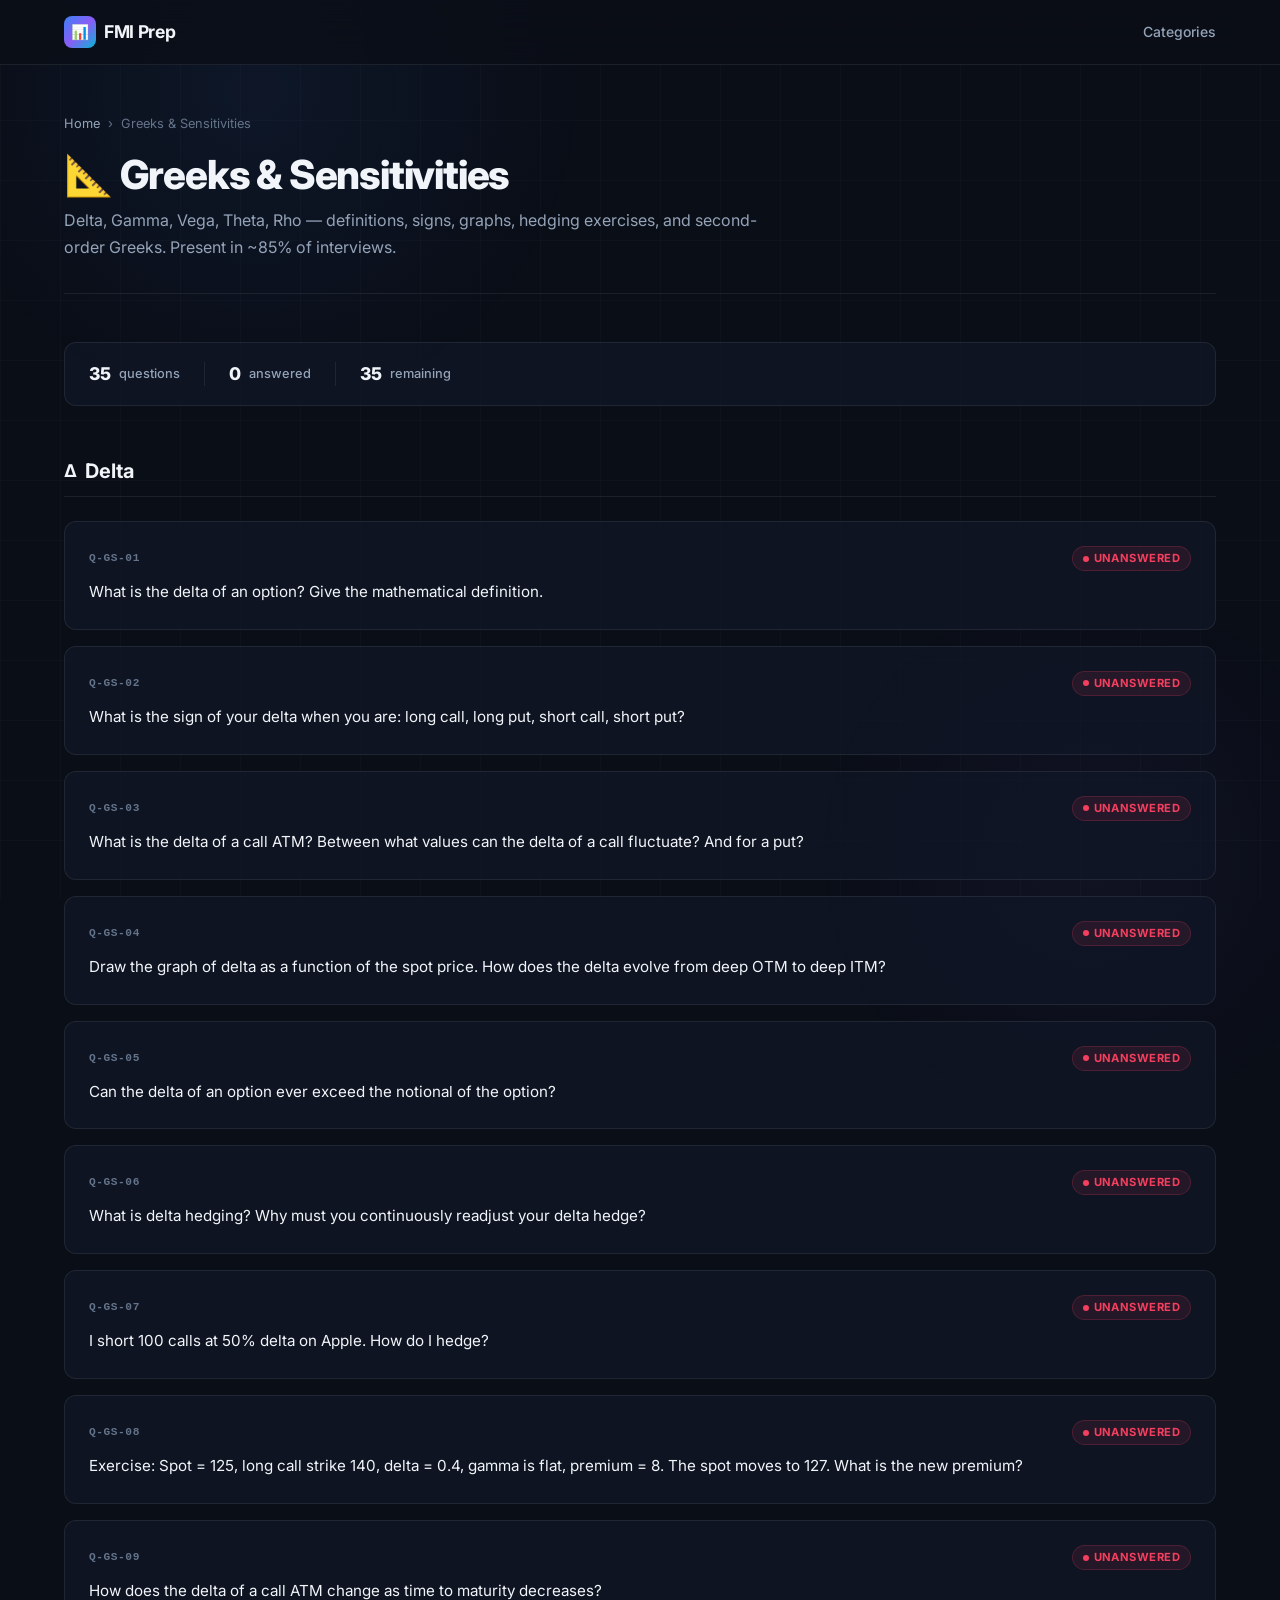
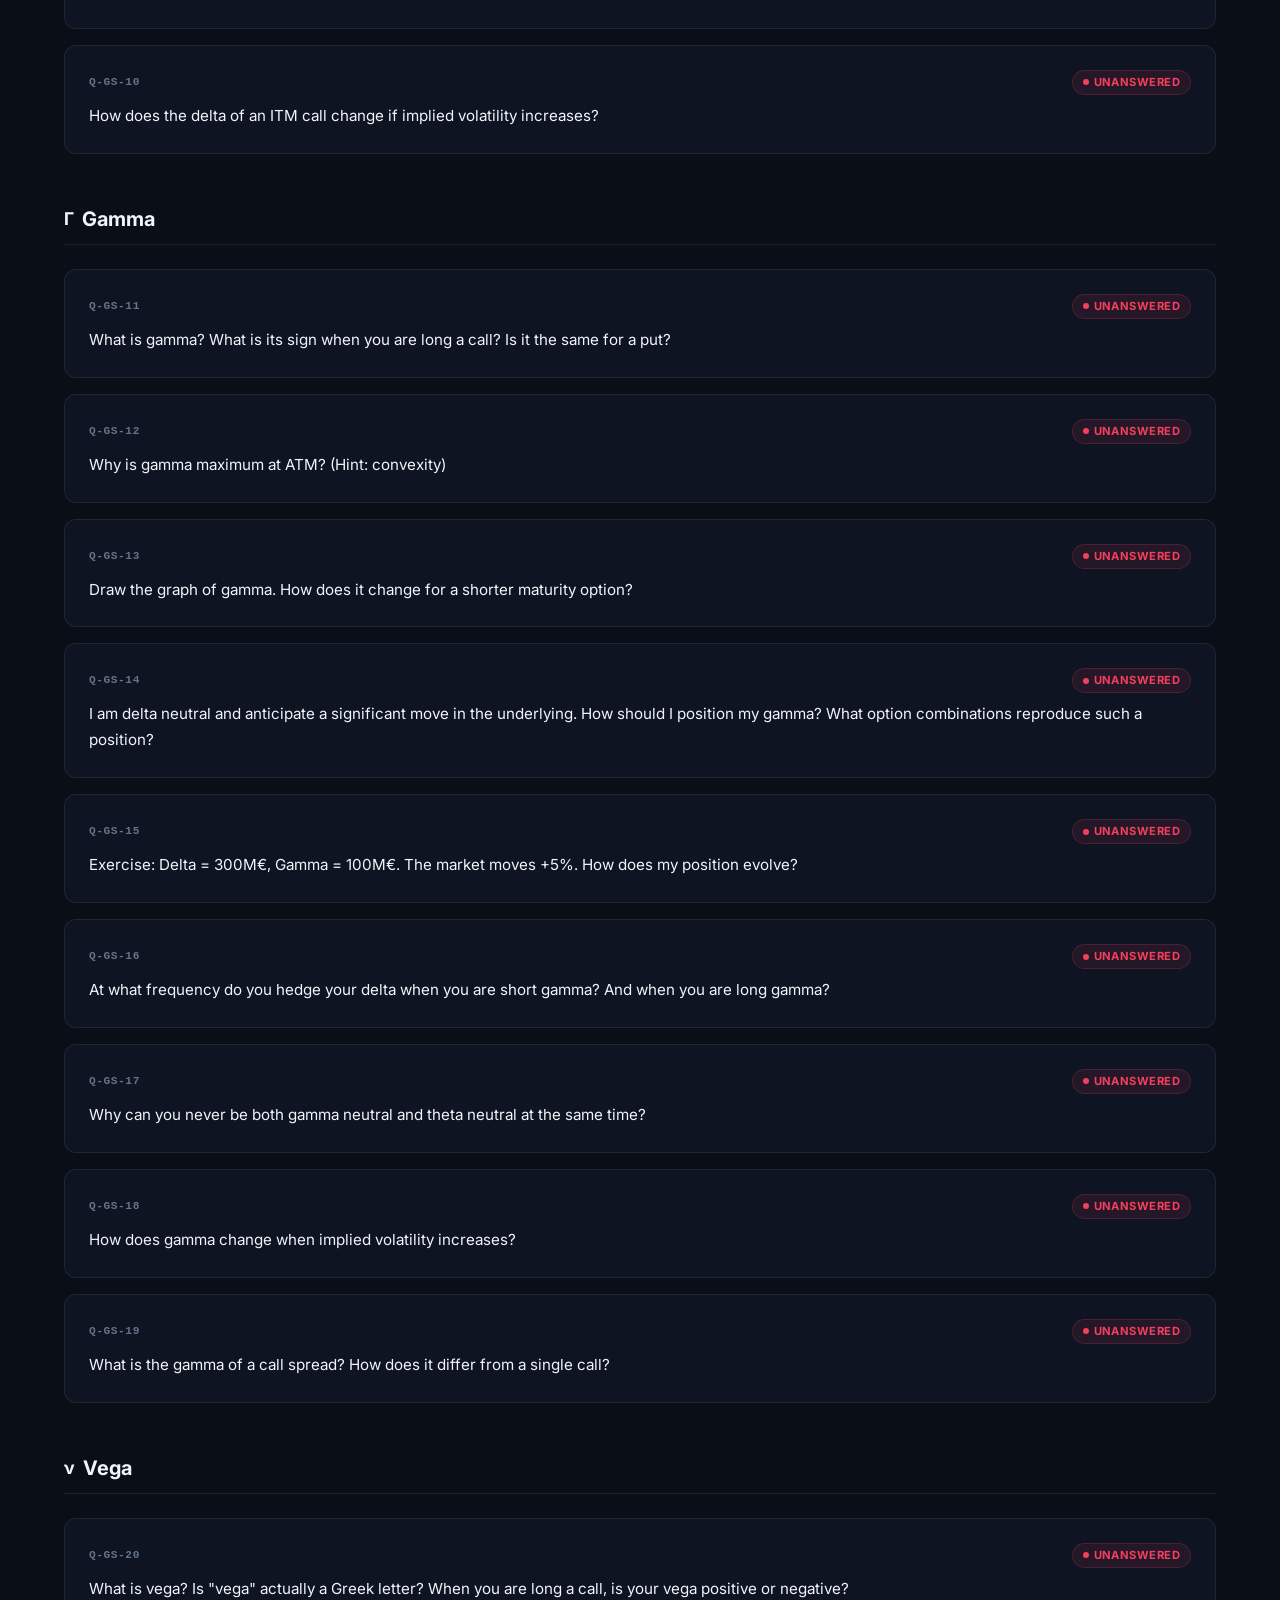
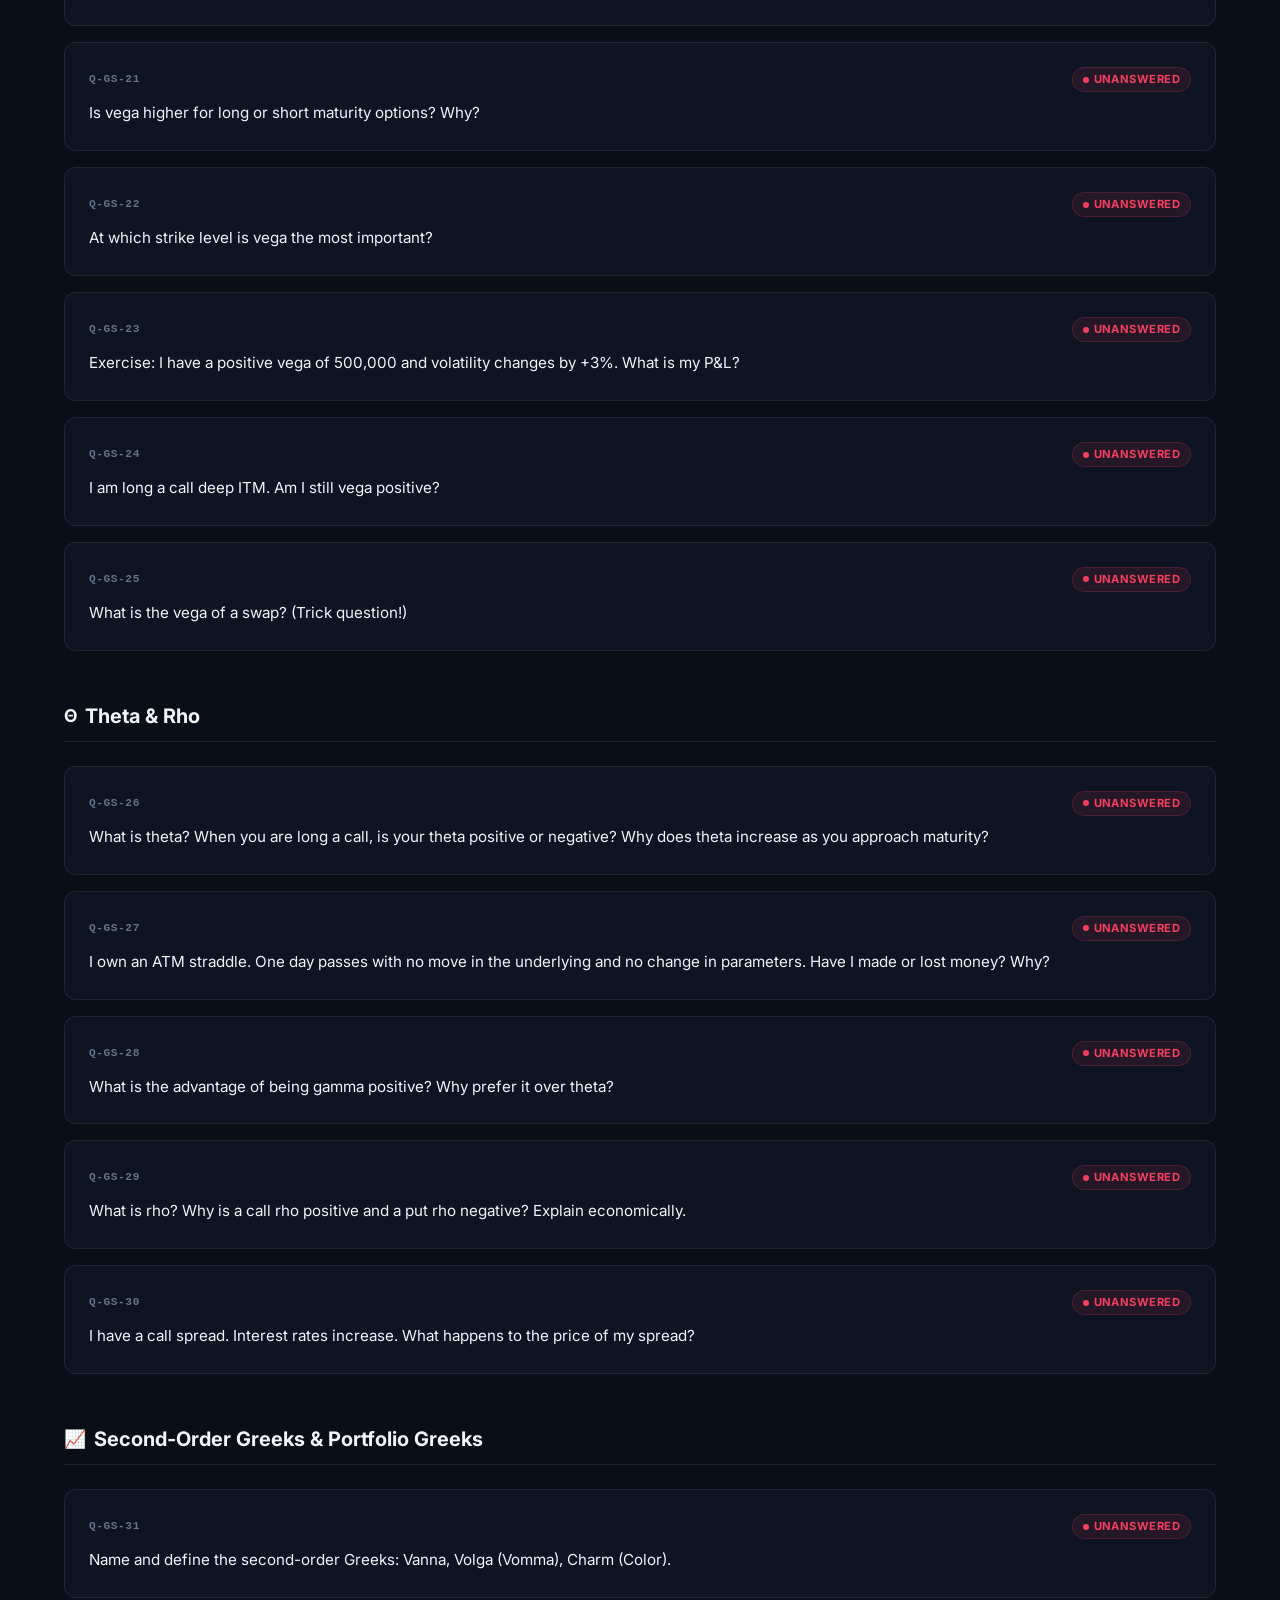
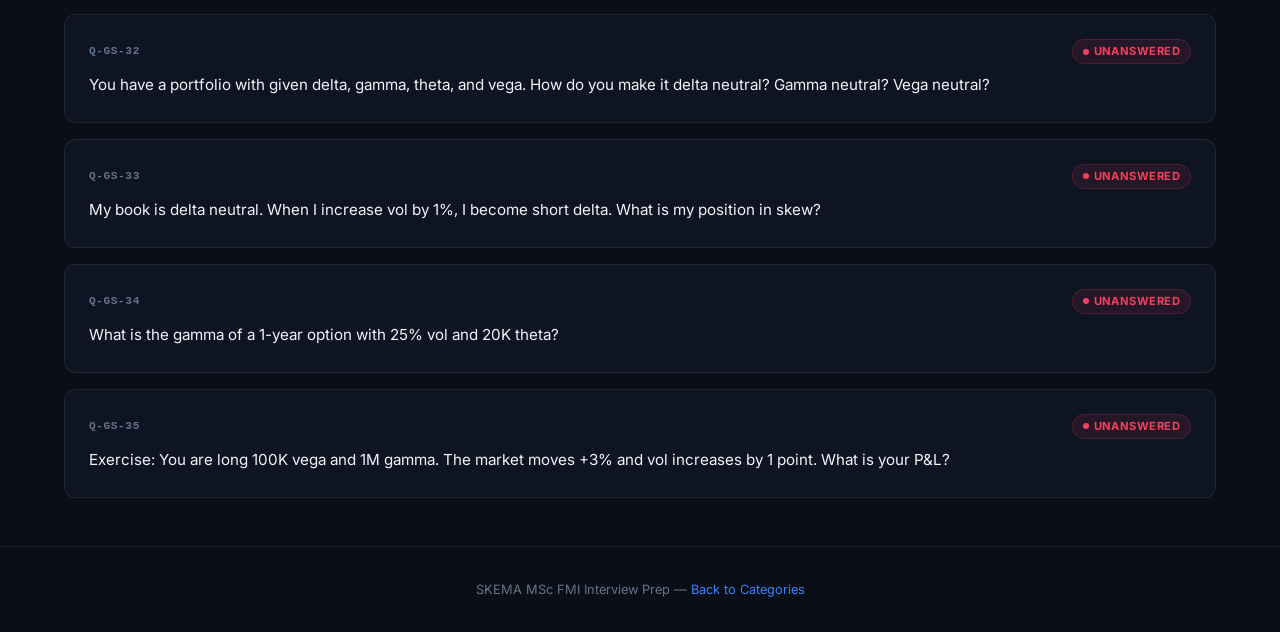
==== q-prep-8x92k/pages/greeks-sensitivities.html @ 0674ac2a "add new section" ====
<!DOCTYPE html>
<html lang="en">
<head>
  <meta charset="UTF-8">
  <meta name="viewport" content="width=device-width, initial-scale=1.0">
  <meta name="robots" content="noindex, nofollow">
  <meta name="description" content="Greeks & Sensitivities interview questions — Delta, Gamma, Vega, Theta, Rho, hedging, second-order Greeks.">
  <title>Greeks & Sensitivities — FMI Interview Prep</title>
  <link rel="preconnect" href="https://fonts.googleapis.com">
  <link rel="preconnect" href="https://fonts.gstatic.com" crossorigin>
  <link href="https://fonts.googleapis.com/css2?family=Inter:wght@400;500;600;700;800&display=swap" rel="stylesheet">
  <link rel="stylesheet" href="../style.css">
</head>
<body>
  <div class="bg-grid"></div><div class="bg-glow"></div><div class="bg-glow-2"></div>
  <nav class="navbar"><div class="container"><a href="../index.html" class="navbar-brand"><span class="logo-icon">📊</span> FMI Prep</a><div class="navbar-links"><a href="../index.html">Categories</a></div></div></nav>

  <div class="container">
    <header class="page-header">
      <div class="breadcrumb"><a href="../index.html">Home</a><span>›</span><span>Greeks & Sensitivities</span></div>
      <h1>📐 Greeks & Sensitivities</h1>
      <p class="page-desc">Delta, Gamma, Vega, Theta, Rho — definitions, signs, graphs, hedging exercises, and second-order Greeks. Present in ~85% of interviews.</p>
    </header>

    <div class="page-stats">
      <div class="stat"><span class="stat-num">35</span> questions</div>
      <div class="stat-divider"></div>
      <div class="stat"><span class="stat-num">0</span> answered</div>
      <div class="stat-divider"></div>
      <div class="stat"><span class="stat-num">35</span> remaining</div>
    </div>

    <!-- DELTA -->
    <div class="question-section">
      <h2><span class="section-icon">Δ</span> Delta</h2>

      <div class="question-card"><div class="q-header"><div class="q-header-left"><span class="q-number">Q-GS-01</span></div><span class="q-flag unanswered">Unanswered</span></div>
        <div class="q-text">What is the delta of an option? Give the mathematical definition.</div></div>

      <div class="question-card"><div class="q-header"><div class="q-header-left"><span class="q-number">Q-GS-02</span></div><span class="q-flag unanswered">Unanswered</span></div>
        <div class="q-text">What is the sign of your delta when you are: long call, long put, short call, short put?</div></div>

      <div class="question-card"><div class="q-header"><div class="q-header-left"><span class="q-number">Q-GS-03</span></div><span class="q-flag unanswered">Unanswered</span></div>
        <div class="q-text">What is the delta of a call ATM? Between what values can the delta of a call fluctuate? And for a put?</div></div>

      <div class="question-card"><div class="q-header"><div class="q-header-left"><span class="q-number">Q-GS-04</span></div><span class="q-flag unanswered">Unanswered</span></div>
        <div class="q-text">Draw the graph of delta as a function of the spot price. How does the delta evolve from deep OTM to deep ITM?</div></div>

      <div class="question-card"><div class="q-header"><div class="q-header-left"><span class="q-number">Q-GS-05</span></div><span class="q-flag unanswered">Unanswered</span></div>
        <div class="q-text">Can the delta of an option ever exceed the notional of the option?</div></div>

      <div class="question-card"><div class="q-header"><div class="q-header-left"><span class="q-number">Q-GS-06</span></div><span class="q-flag unanswered">Unanswered</span></div>
        <div class="q-text">What is delta hedging? Why must you continuously readjust your delta hedge?</div></div>

      <div class="question-card"><div class="q-header"><div class="q-header-left"><span class="q-number">Q-GS-07</span></div><span class="q-flag unanswered">Unanswered</span></div>
        <div class="q-text">I short 100 calls at 50% delta on Apple. How do I hedge?</div></div>

      <div class="question-card"><div class="q-header"><div class="q-header-left"><span class="q-number">Q-GS-08</span></div><span class="q-flag unanswered">Unanswered</span></div>
        <div class="q-text">Exercise: Spot = 125, long call strike 140, delta = 0.4, gamma is flat, premium = 8. The spot moves to 127. What is the new premium?</div></div>

      <div class="question-card"><div class="q-header"><div class="q-header-left"><span class="q-number">Q-GS-09</span></div><span class="q-flag unanswered">Unanswered</span></div>
        <div class="q-text">How does the delta of a call ATM change as time to maturity decreases?</div></div>

      <div class="question-card"><div class="q-header"><div class="q-header-left"><span class="q-number">Q-GS-10</span></div><span class="q-flag unanswered">Unanswered</span></div>
        <div class="q-text">How does the delta of an ITM call change if implied volatility increases?</div></div>
    </div>

    <!-- GAMMA -->
    <div class="question-section">
      <h2><span class="section-icon">Γ</span> Gamma</h2>

      <div class="question-card"><div class="q-header"><div class="q-header-left"><span class="q-number">Q-GS-11</span></div><span class="q-flag unanswered">Unanswered</span></div>
        <div class="q-text">What is gamma? What is its sign when you are long a call? Is it the same for a put?</div></div>

      <div class="question-card"><div class="q-header"><div class="q-header-left"><span class="q-number">Q-GS-12</span></div><span class="q-flag unanswered">Unanswered</span></div>
        <div class="q-text">Why is gamma maximum at ATM? (Hint: convexity)</div></div>

      <div class="question-card"><div class="q-header"><div class="q-header-left"><span class="q-number">Q-GS-13</span></div><span class="q-flag unanswered">Unanswered</span></div>
        <div class="q-text">Draw the graph of gamma. How does it change for a shorter maturity option?</div></div>

      <div class="question-card"><div class="q-header"><div class="q-header-left"><span class="q-number">Q-GS-14</span></div><span class="q-flag unanswered">Unanswered</span></div>
        <div class="q-text">I am delta neutral and anticipate a significant move in the underlying. How should I position my gamma? What option combinations reproduce such a position?</div></div>

      <div class="question-card"><div class="q-header"><div class="q-header-left"><span class="q-number">Q-GS-15</span></div><span class="q-flag unanswered">Unanswered</span></div>
        <div class="q-text">Exercise: Delta = 300M€, Gamma = 100M€. The market moves +5%. How does my position evolve?</div></div>

      <div class="question-card"><div class="q-header"><div class="q-header-left"><span class="q-number">Q-GS-16</span></div><span class="q-flag unanswered">Unanswered</span></div>
        <div class="q-text">At what frequency do you hedge your delta when you are short gamma? And when you are long gamma?</div></div>

      <div class="question-card"><div class="q-header"><div class="q-header-left"><span class="q-number">Q-GS-17</span></div><span class="q-flag unanswered">Unanswered</span></div>
        <div class="q-text">Why can you never be both gamma neutral and theta neutral at the same time?</div></div>

      <div class="question-card"><div class="q-header"><div class="q-header-left"><span class="q-number">Q-GS-18</span></div><span class="q-flag unanswered">Unanswered</span></div>
        <div class="q-text">How does gamma change when implied volatility increases?</div></div>

      <div class="question-card"><div class="q-header"><div class="q-header-left"><span class="q-number">Q-GS-19</span></div><span class="q-flag unanswered">Unanswered</span></div>
        <div class="q-text">What is the gamma of a call spread? How does it differ from a single call?</div></div>
    </div>

    <!-- VEGA -->
    <div class="question-section">
      <h2><span class="section-icon">ν</span> Vega</h2>

      <div class="question-card"><div class="q-header"><div class="q-header-left"><span class="q-number">Q-GS-20</span></div><span class="q-flag unanswered">Unanswered</span></div>
        <div class="q-text">What is vega? Is "vega" actually a Greek letter? When you are long a call, is your vega positive or negative?</div></div>

      <div class="question-card"><div class="q-header"><div class="q-header-left"><span class="q-number">Q-GS-21</span></div><span class="q-flag unanswered">Unanswered</span></div>
        <div class="q-text">Is vega higher for long or short maturity options? Why?</div></div>

      <div class="question-card"><div class="q-header"><div class="q-header-left"><span class="q-number">Q-GS-22</span></div><span class="q-flag unanswered">Unanswered</span></div>
        <div class="q-text">At which strike level is vega the most important?</div></div>

      <div class="question-card"><div class="q-header"><div class="q-header-left"><span class="q-number">Q-GS-23</span></div><span class="q-flag unanswered">Unanswered</span></div>
        <div class="q-text">Exercise: I have a positive vega of 500,000 and volatility changes by +3%. What is my P&L?</div></div>

      <div class="question-card"><div class="q-header"><div class="q-header-left"><span class="q-number">Q-GS-24</span></div><span class="q-flag unanswered">Unanswered</span></div>
        <div class="q-text">I am long a call deep ITM. Am I still vega positive?</div></div>

      <div class="question-card"><div class="q-header"><div class="q-header-left"><span class="q-number">Q-GS-25</span></div><span class="q-flag unanswered">Unanswered</span></div>
        <div class="q-text">What is the vega of a swap? (Trick question!)</div></div>
    </div>

    <!-- THETA & RHO -->
    <div class="question-section">
      <h2><span class="section-icon">Θ</span> Theta & Rho</h2>

      <div class="question-card"><div class="q-header"><div class="q-header-left"><span class="q-number">Q-GS-26</span></div><span class="q-flag unanswered">Unanswered</span></div>
        <div class="q-text">What is theta? When you are long a call, is your theta positive or negative? Why does theta increase as you approach maturity?</div></div>

      <div class="question-card"><div class="q-header"><div class="q-header-left"><span class="q-number">Q-GS-27</span></div><span class="q-flag unanswered">Unanswered</span></div>
        <div class="q-text">I own an ATM straddle. One day passes with no move in the underlying and no change in parameters. Have I made or lost money? Why?</div></div>

      <div class="question-card"><div class="q-header"><div class="q-header-left"><span class="q-number">Q-GS-28</span></div><span class="q-flag unanswered">Unanswered</span></div>
        <div class="q-text">What is the advantage of being gamma positive? Why prefer it over theta?</div></div>

      <div class="question-card"><div class="q-header"><div class="q-header-left"><span class="q-number">Q-GS-29</span></div><span class="q-flag unanswered">Unanswered</span></div>
        <div class="q-text">What is rho? Why is a call rho positive and a put rho negative? Explain economically.</div></div>

      <div class="question-card"><div class="q-header"><div class="q-header-left"><span class="q-number">Q-GS-30</span></div><span class="q-flag unanswered">Unanswered</span></div>
        <div class="q-text">I have a call spread. Interest rates increase. What happens to the price of my spread?</div></div>
    </div>

    <!-- SECOND-ORDER & ADVANCED -->
    <div class="question-section">
      <h2><span class="section-icon">📈</span> Second-Order Greeks & Portfolio Greeks</h2>

      <div class="question-card"><div class="q-header"><div class="q-header-left"><span class="q-number">Q-GS-31</span></div><span class="q-flag unanswered">Unanswered</span></div>
        <div class="q-text">Name and define the second-order Greeks: Vanna, Volga (Vomma), Charm (Color).</div></div>

      <div class="question-card"><div class="q-header"><div class="q-header-left"><span class="q-number">Q-GS-32</span></div><span class="q-flag unanswered">Unanswered</span></div>
        <div class="q-text">You have a portfolio with given delta, gamma, theta, and vega. How do you make it delta neutral? Gamma neutral? Vega neutral?</div></div>

      <div class="question-card"><div class="q-header"><div class="q-header-left"><span class="q-number">Q-GS-33</span></div><span class="q-flag unanswered">Unanswered</span></div>
        <div class="q-text">My book is delta neutral. When I increase vol by 1%, I become short delta. What is my position in skew?</div></div>

      <div class="question-card"><div class="q-header"><div class="q-header-left"><span class="q-number">Q-GS-34</span></div><span class="q-flag unanswered">Unanswered</span></div>
        <div class="q-text">What is the gamma of a 1-year option with 25% vol and 20K theta?</div></div>

      <div class="question-card"><div class="q-header"><div class="q-header-left"><span class="q-number">Q-GS-35</span></div><span class="q-flag unanswered">Unanswered</span></div>
        <div class="q-text">Exercise: You are long 100K vega and 1M gamma. The market moves +3% and vol increases by 1 point. What is your P&L?</div></div>
    </div>
  </div>

  <footer class="footer"><div class="container"><p>SKEMA MSc FMI Interview Prep — <a href="../index.html">Back to Categories</a></p></div></footer>
</body>
</html>
---- q-prep-8x92k/style.css ----
/* ===== DESIGN TOKENS ===== */
:root {
  /* Colors */
  --bg-primary: #0a0e17;
  --bg-secondary: #111827;
  --bg-card: rgba(17, 24, 39, 0.7);
  --bg-glass: rgba(255, 255, 255, 0.03);
  --border-glass: rgba(255, 255, 255, 0.08);
  --border-hover: rgba(255, 255, 255, 0.15);

  --text-primary: #f1f5f9;
  --text-secondary: #94a3b8;
  --text-muted: #64748b;

  --accent-blue: #3b82f6;
  --accent-cyan: #06b6d4;
  --accent-emerald: #10b981;
  --accent-violet: #8b5cf6;
  --accent-amber: #f59e0b;
  --accent-rose: #f43f5e;
  --accent-orange: #f97316;
  --accent-pink: #ec4899;
  --accent-lime: #84cc16;
  --accent-teal: #14b8a6;

  --gradient-hero: linear-gradient(135deg, #3b82f6 0%, #8b5cf6 50%, #06b6d4 100%);
  --gradient-subtle: linear-gradient(135deg, rgba(59, 130, 246, 0.1), rgba(139, 92, 246, 0.05));

  /* Typography */
  --font-display: 'Inter', -apple-system, BlinkMacSystemFont, 'Segoe UI', sans-serif;
  --font-mono: 'JetBrains Mono', 'Fira Code', monospace;

  /* Spacing */
  --space-xs: 0.25rem;
  --space-sm: 0.5rem;
  --space-md: 1rem;
  --space-lg: 1.5rem;
  --space-xl: 2rem;
  --space-2xl: 3rem;
  --space-3xl: 4rem;

  /* Radius */
  --radius-sm: 0.5rem;
  --radius-md: 0.75rem;
  --radius-lg: 1rem;
  --radius-xl: 1.5rem;

  /* Transitions */
  --transition-fast: 150ms cubic-bezier(0.4, 0, 0.2, 1);
  --transition-base: 250ms cubic-bezier(0.4, 0, 0.2, 1);
  --transition-slow: 400ms cubic-bezier(0.4, 0, 0.2, 1);

  /* Shadows */
  --shadow-sm: 0 1px 3px rgba(0, 0, 0, 0.3);
  --shadow-md: 0 4px 12px rgba(0, 0, 0, 0.4);
  --shadow-lg: 0 8px 32px rgba(0, 0, 0, 0.5);
  --shadow-glow: 0 0 40px rgba(59, 130, 246, 0.15);
}

/* ===== RESET & BASE ===== */
*,
*::before,
*::after {
  margin: 0;
  padding: 0;
  box-sizing: border-box;
}

html {
  scroll-behavior: smooth;
  -webkit-font-smoothing: antialiased;
  -moz-osx-font-smoothing: grayscale;
}

body {
  font-family: var(--font-display);
  background-color: var(--bg-primary);
  color: var(--text-primary);
  line-height: 1.7;
  min-height: 100vh;
  overflow-x: hidden;
}

/* ===== ANIMATED BACKGROUND ===== */
.bg-grid {
  position: fixed;
  top: 0;
  left: 0;
  width: 100%;
  height: 100%;
  z-index: 0;
  pointer-events: none;
  background-image:
    linear-gradient(rgba(255, 255, 255, 0.02) 1px, transparent 1px),
    linear-gradient(90deg, rgba(255, 255, 255, 0.02) 1px, transparent 1px);
  background-size: 60px 60px;
}

.bg-glow {
  position: fixed;
  top: -20%;
  left: -10%;
  width: 60%;
  height: 60%;
  background: radial-gradient(circle, rgba(59, 130, 246, 0.08) 0%, transparent 70%);
  z-index: 0;
  pointer-events: none;
  animation: float 20s ease-in-out infinite;
}

.bg-glow-2 {
  position: fixed;
  bottom: -20%;
  right: -10%;
  width: 50%;
  height: 50%;
  background: radial-gradient(circle, rgba(139, 92, 246, 0.06) 0%, transparent 70%);
  z-index: 0;
  pointer-events: none;
  animation: float 25s ease-in-out infinite reverse;
}

@keyframes float {
  0%, 100% { transform: translate(0, 0); }
  33% { transform: translate(30px, -20px); }
  66% { transform: translate(-20px, 30px); }
}

/* ===== LAYOUT ===== */
.container {
  position: relative;
  z-index: 1;
  max-width: 1200px;
  margin: 0 auto;
  padding: 0 var(--space-lg);
}

/* ===== NAVBAR ===== */
.navbar {
  position: sticky;
  top: 0;
  z-index: 100;
  background: rgba(10, 14, 23, 0.8);
  backdrop-filter: blur(20px);
  -webkit-backdrop-filter: blur(20px);
  border-bottom: 1px solid var(--border-glass);
  padding: var(--space-md) 0;
}

.navbar .container {
  display: flex;
  align-items: center;
  justify-content: space-between;
}

.navbar-brand {
  display: flex;
  align-items: center;
  gap: var(--space-sm);
  text-decoration: none;
  color: var(--text-primary);
  font-weight: 700;
  font-size: 1.1rem;
  letter-spacing: -0.02em;
}

.navbar-brand .logo-icon {
  width: 32px;
  height: 32px;
  background: var(--gradient-hero);
  border-radius: var(--radius-sm);
  display: flex;
  align-items: center;
  justify-content: center;
  font-size: 0.9rem;
}

.navbar-links {
  display: flex;
  align-items: center;
  gap: var(--space-lg);
}

.navbar-links a {
  color: var(--text-secondary);
  text-decoration: none;
  font-size: 0.875rem;
  font-weight: 500;
  transition: color var(--transition-fast);
}

.navbar-links a:hover {
  color: var(--text-primary);
}

.navbar-links a.active {
  color: var(--accent-blue);
}

/* ===== HERO SECTION ===== */
.hero {
  text-align: center;
  padding: var(--space-3xl) 0 var(--space-2xl);
}

.hero-badge {
  display: inline-flex;
  align-items: center;
  gap: var(--space-sm);
  padding: var(--space-xs) var(--space-md);
  background: var(--gradient-subtle);
  border: 1px solid var(--border-glass);
  border-radius: 100px;
  font-size: 0.8rem;
  color: var(--accent-blue);
  font-weight: 500;
  margin-bottom: var(--space-lg);
  letter-spacing: 0.03em;
}

.hero-badge .dot {
  width: 6px;
  height: 6px;
  background: var(--accent-emerald);
  border-radius: 50%;
  animation: pulse-dot 2s ease-in-out infinite;
}

@keyframes pulse-dot {
  0%, 100% { opacity: 1; transform: scale(1); }
  50% { opacity: 0.5; transform: scale(1.5); }
}

.hero h1 {
  font-size: clamp(2.2rem, 5vw, 3.5rem);
  font-weight: 800;
  letter-spacing: -0.03em;
  line-height: 1.15;
  margin-bottom: var(--space-md);
  background: var(--gradient-hero);
  -webkit-background-clip: text;
  -webkit-text-fill-color: transparent;
  background-clip: text;
}

.hero p {
  font-size: 1.1rem;
  color: var(--text-secondary);
  max-width: 600px;
  margin: 0 auto;
  line-height: 1.6;
}

.hero-stats {
  display: flex;
  justify-content: center;
  gap: var(--space-2xl);
  margin-top: var(--space-2xl);
  flex-wrap: wrap;
}

.hero-stat {
  text-align: center;
}

.hero-stat .number {
  font-size: 2rem;
  font-weight: 800;
  background: var(--gradient-hero);
  -webkit-background-clip: text;
  -webkit-text-fill-color: transparent;
  background-clip: text;
  line-height: 1.2;
}

.hero-stat .label {
  font-size: 0.8rem;
  color: var(--text-muted);
  text-transform: uppercase;
  letter-spacing: 0.1em;
  font-weight: 600;
  margin-top: var(--space-xs);
}

/* ===== CATEGORIES GRID ===== */
.categories-section {
  padding: var(--space-xl) 0 var(--space-3xl);
}

.section-header {
  text-align: center;
  margin-bottom: var(--space-2xl);
}

.section-header h2 {
  font-size: 1.6rem;
  font-weight: 700;
  letter-spacing: -0.02em;
  margin-bottom: var(--space-sm);
}

.section-header p {
  color: var(--text-secondary);
  font-size: 0.95rem;
}

.categories-grid {
  display: grid;
  grid-template-columns: repeat(auto-fill, minmax(340px, 1fr));
  gap: var(--space-lg);
}

/* ===== CATEGORY CARD ===== */
.category-card {
  position: relative;
  display: flex;
  flex-direction: column;
  padding: var(--space-xl);
  background: var(--bg-card);
  border: 1px solid var(--border-glass);
  border-radius: var(--radius-lg);
  text-decoration: none;
  color: var(--text-primary);
  transition: all var(--transition-base);
  overflow: hidden;
  cursor: pointer;
}

.category-card::before {
  content: '';
  position: absolute;
  top: 0;
  left: 0;
  right: 0;
  height: 3px;
  background: var(--card-accent, var(--accent-blue));
  opacity: 0;
  transition: opacity var(--transition-base);
}

.category-card:hover {
  border-color: var(--border-hover);
  transform: translateY(-4px);
  box-shadow: var(--shadow-lg);
  background: rgba(17, 24, 39, 0.9);
}

.category-card:hover::before {
  opacity: 1;
}

.card-icon {
  width: 48px;
  height: 48px;
  border-radius: var(--radius-md);
  display: flex;
  align-items: center;
  justify-content: center;
  font-size: 1.4rem;
  margin-bottom: var(--space-lg);
  background: var(--icon-bg, rgba(59, 130, 246, 0.1));
  border: 1px solid var(--icon-border, rgba(59, 130, 246, 0.2));
}

.card-content h3 {
  font-size: 1.15rem;
  font-weight: 700;
  letter-spacing: -0.01em;
  margin-bottom: var(--space-sm);
}

.card-content p {
  font-size: 0.875rem;
  color: var(--text-secondary);
  line-height: 1.6;
  margin-bottom: var(--space-lg);
  flex-grow: 1;
}

.card-meta {
  display: flex;
  align-items: center;
  justify-content: space-between;
  margin-top: auto;
}

.card-tag {
  font-size: 0.75rem;
  font-weight: 600;
  color: var(--tag-color, var(--accent-blue));
  background: var(--tag-bg, rgba(59, 130, 246, 0.1));
  padding: var(--space-xs) var(--space-sm);
  border-radius: 100px;
  letter-spacing: 0.03em;
}

.card-arrow {
  width: 32px;
  height: 32px;
  border-radius: 50%;
  background: var(--bg-glass);
  border: 1px solid var(--border-glass);
  display: flex;
  align-items: center;
  justify-content: center;
  font-size: 0.85rem;
  color: var(--text-muted);
  transition: all var(--transition-fast);
}

.category-card:hover .card-arrow {
  background: var(--card-accent, var(--accent-blue));
  border-color: transparent;
  color: white;
  transform: translateX(3px);
}

/* ===== PER-CARD COLOR THEMES ===== */
.category-card[data-color="blue"]    { --card-accent: var(--accent-blue);    --icon-bg: rgba(59,130,246,0.1);  --icon-border: rgba(59,130,246,0.2);  --tag-color: var(--accent-blue);    --tag-bg: rgba(59,130,246,0.1); }
.category-card[data-color="cyan"]    { --card-accent: var(--accent-cyan);    --icon-bg: rgba(6,182,212,0.1);   --icon-border: rgba(6,182,212,0.2);   --tag-color: var(--accent-cyan);    --tag-bg: rgba(6,182,212,0.1); }
.category-card[data-color="emerald"] { --card-accent: var(--accent-emerald); --icon-bg: rgba(16,185,129,0.1);  --icon-border: rgba(16,185,129,0.2);  --tag-color: var(--accent-emerald); --tag-bg: rgba(16,185,129,0.1); }
.category-card[data-color="violet"]  { --card-accent: var(--accent-violet);  --icon-bg: rgba(139,92,246,0.1);  --icon-border: rgba(139,92,246,0.2);  --tag-color: var(--accent-violet);  --tag-bg: rgba(139,92,246,0.1); }
.category-card[data-color="amber"]   { --card-accent: var(--accent-amber);   --icon-bg: rgba(245,158,11,0.1);  --icon-border: rgba(245,158,11,0.2);  --tag-color: var(--accent-amber);   --tag-bg: rgba(245,158,11,0.1); }
.category-card[data-color="rose"]    { --card-accent: var(--accent-rose);    --icon-bg: rgba(244,63,94,0.1);   --icon-border: rgba(244,63,94,0.2);   --tag-color: var(--accent-rose);    --tag-bg: rgba(244,63,94,0.1); }
.category-card[data-color="orange"]  { --card-accent: var(--accent-orange);  --icon-bg: rgba(249,115,22,0.1);  --icon-border: rgba(249,115,22,0.2);  --tag-color: var(--accent-orange);  --tag-bg: rgba(249,115,22,0.1); }
.category-card[data-color="pink"]    { --card-accent: var(--accent-pink);    --icon-bg: rgba(236,72,153,0.1);  --icon-border: rgba(236,72,153,0.2);  --tag-color: var(--accent-pink);    --tag-bg: rgba(236,72,153,0.1); }
.category-card[data-color="lime"]    { --card-accent: var(--accent-lime);    --icon-bg: rgba(132,204,22,0.1);  --icon-border: rgba(132,204,22,0.2);  --tag-color: var(--accent-lime);    --tag-bg: rgba(132,204,22,0.1); }
.category-card[data-color="teal"]    { --card-accent: var(--accent-teal);    --icon-bg: rgba(20,184,166,0.1);  --icon-border: rgba(20,184,166,0.2);  --tag-color: var(--accent-teal);    --tag-bg: rgba(20,184,166,0.1); }

/* ===== FOOTER ===== */
.footer {
  border-top: 1px solid var(--border-glass);
  padding: var(--space-xl) 0;
  text-align: center;
  color: var(--text-muted);
  font-size: 0.8rem;
}

.footer a {
  color: var(--accent-blue);
  text-decoration: none;
}

/* ===== PAGE LAYOUT (sub-pages) ===== */
.page-header {
  padding: var(--space-2xl) 0 var(--space-xl);
  border-bottom: 1px solid var(--border-glass);
  margin-bottom: var(--space-2xl);
}

.page-header .breadcrumb {
  display: flex;
  align-items: center;
  gap: var(--space-sm);
  font-size: 0.8rem;
  color: var(--text-muted);
  margin-bottom: var(--space-md);
}

.page-header .breadcrumb a {
  color: var(--text-secondary);
  text-decoration: none;
  transition: color var(--transition-fast);
}

.page-header .breadcrumb a:hover {
  color: var(--accent-blue);
}

.page-header h1 {
  font-size: clamp(1.8rem, 4vw, 2.5rem);
  font-weight: 800;
  letter-spacing: -0.03em;
  line-height: 1.2;
  margin-bottom: var(--space-sm);
}

.page-header .page-desc {
  color: var(--text-secondary);
  font-size: 1rem;
  max-width: 700px;
}

/* ===== QUESTION BLOCKS ===== */
.question-section {
  margin-bottom: var(--space-2xl);
}

.question-section h2 {
  font-size: 1.25rem;
  font-weight: 700;
  margin-bottom: var(--space-lg);
  padding-bottom: var(--space-sm);
  border-bottom: 1px solid var(--border-glass);
  display: flex;
  align-items: center;
  gap: var(--space-sm);
}

.question-section h2 .section-icon {
  font-size: 1.1rem;
}

.question-card {
  background: var(--bg-card);
  border: 1px solid var(--border-glass);
  border-radius: var(--radius-md);
  padding: var(--space-lg);
  margin-bottom: var(--space-md);
  transition: border-color var(--transition-fast);
}

.question-card:hover {
  border-color: var(--border-hover);
}

.question-card .q-text {
  font-size: 0.95rem;
  line-height: 1.7;
  color: var(--text-primary);
}

.question-card .q-meta {
  display: flex;
  align-items: center;
  gap: var(--space-sm);
  margin-top: var(--space-md);
  flex-wrap: wrap;
}

.question-card .q-source {
  font-size: 0.7rem;
  font-weight: 600;
  color: var(--text-muted);
  background: var(--bg-glass);
  border: 1px solid var(--border-glass);
  padding: 2px var(--space-sm);
  border-radius: 100px;
  letter-spacing: 0.02em;
}

.question-card .q-difficulty {
  font-size: 0.7rem;
  font-weight: 700;
  padding: 2px var(--space-sm);
  border-radius: 100px;
  letter-spacing: 0.04em;
  text-transform: uppercase;
}

.q-difficulty.basic    { color: var(--accent-emerald); background: rgba(16,185,129,0.1); }
.q-difficulty.intermediate { color: var(--accent-amber); background: rgba(245,158,11,0.1); }
.q-difficulty.advanced { color: var(--accent-rose); background: rgba(244,63,94,0.1); }

/* Answer toggle */
.answer-toggle {
  display: inline-flex;
  align-items: center;
  gap: var(--space-xs);
  background: none;
  border: 1px solid var(--border-glass);
  border-radius: var(--radius-sm);
  padding: var(--space-xs) var(--space-sm);
  color: var(--text-muted);
  font-size: 0.75rem;
  font-family: var(--font-display);
  font-weight: 600;
  cursor: pointer;
  transition: all var(--transition-fast);
  margin-top: var(--space-md);
}

.answer-toggle:hover {
  border-color: var(--accent-blue);
  color: var(--accent-blue);
}

/* ===== COLLAPSIBLE ANSWER BLOCKS ===== */
.answer-details {
  margin-top: var(--space-md);
  border-top: 1px dashed var(--border-glass);
  padding-top: var(--space-sm);
}

.answer-summary {
  cursor: pointer;
  display: inline-flex;
  align-items: center;
  gap: var(--space-xs);
  font-size: 0.85rem;
  font-weight: 600;
  color: var(--accent-blue);
  background: rgba(59, 130, 246, 0.08);
  padding: 6px 14px;
  border-radius: var(--radius-sm);
  border: 1px solid rgba(59, 130, 246, 0.2);
  transition: all var(--transition-base);
  list-style: none;
  user-select: none;
}

.answer-summary::-webkit-details-marker {
  display: none;
}

.answer-summary:hover {
  background: rgba(59, 130, 246, 0.15);
  border-color: rgba(59, 130, 246, 0.4);
  transform: translateY(-1px);
}

.answer-details[open] .answer-summary {
  background: rgba(16, 185, 129, 0.1);
  color: var(--accent-emerald);
  border-color: rgba(16, 185, 129, 0.25);
  margin-bottom: var(--space-md);
}

.answer-content {
  padding: var(--space-md);
  background: rgba(17, 24, 39, 0.6);
  border: 1px solid var(--border-glass);
  border-radius: var(--radius-md);
  font-size: 0.92rem;
  line-height: 1.7;
  color: var(--text-secondary);
  animation: fadeIn 0.25s ease-out;
}

.answer-content h4 {
  color: var(--text-primary);
  font-size: 0.95rem;
  font-weight: 700;
  margin-top: var(--space-md);
  margin-bottom: var(--space-xs);
  display: flex;
  align-items: center;
  gap: 6px;
}

.answer-content h4:first-child {
  margin-top: 0;
}

.answer-content ul {
  margin: var(--space-xs) 0 var(--space-md) var(--space-lg);
  padding: 0;
}

.answer-content li {
  margin-bottom: 6px;
}

.answer-content strong {
  color: var(--text-primary);
}

/* Formula callout box */
.formula-box {
  background: rgba(15, 23, 42, 0.9);
  border-left: 3px solid var(--accent-blue);
  padding: var(--space-sm) var(--space-md);
  margin: var(--space-sm) 0 var(--space-md);
  font-family: var(--font-mono, monospace);
  font-size: 0.9rem;
  color: #60A5FA;
  border-radius: 0 var(--radius-sm) var(--radius-sm) 0;
  overflow-x: auto;
  white-space: pre-wrap;
}

/* Interview Pro Tip box */
.pro-tip-box {
  background: linear-gradient(135deg, rgba(245, 158, 11, 0.08), rgba(249, 115, 22, 0.03));
  border: 1px solid rgba(245, 158, 11, 0.25);
  border-radius: var(--radius-sm);
  padding: var(--space-sm) var(--space-md);
  margin-top: var(--space-md);
  font-size: 0.88rem;
  color: var(--text-secondary);
}

/* ===== SVG PAYOFF CHARTS ===== */
.chart-grid {
  display: grid;
  grid-template-columns: repeat(auto-fit, minmax(280px, 1fr));
  gap: var(--space-md);
  margin: var(--space-md) 0;
}

.chart-card {
  background: rgba(15, 23, 42, 0.85);
  border: 1px solid rgba(255, 255, 255, 0.08);
  border-radius: var(--radius-md);
  padding: var(--space-sm);
  box-shadow: 0 4px 12px rgba(0, 0, 0, 0.3);
  transition: transform var(--transition-base), border-color var(--transition-base);
}

.chart-card:hover {
  transform: translateY(-2px);
  border-color: rgba(59, 130, 246, 0.35);
}

.chart-title {
  font-size: 0.9rem;
  font-weight: 700;
  color: var(--text-primary);
  margin-bottom: var(--space-xs);
  display: flex;
  align-items: center;
  justify-content: center;
  gap: 6px;
}

.chart-svg {
  width: 100%;
  height: auto;
  display: block;
}

.pro-tip-box strong {
  color: var(--accent-amber);
}

@keyframes fadeIn {
  from { opacity: 0; transform: translateY(-4px); }
  to { opacity: 1; transform: translateY(0); }
}

/* ===== PROGRESS BAR ===== */
.progress-container {
  display: flex;
  align-items: center;
  gap: var(--space-sm);
  margin-top: var(--space-xs);
}

.progress-bar {
  flex-grow: 1;
  height: 4px;
  background: var(--bg-glass);
  border-radius: 100px;
  overflow: hidden;
}

.progress-fill {
  height: 100%;
  border-radius: 100px;
  background: var(--gradient-hero);
  transition: width var(--transition-slow);
}

.progress-label {
  font-size: 0.7rem;
  color: var(--text-muted);
  font-weight: 600;
  white-space: nowrap;
}

/* ===== PLACEHOLDER BANNER ===== */
.wip-banner {
  background: linear-gradient(135deg, rgba(245, 158, 11, 0.08), rgba(249, 115, 22, 0.04));
  border: 1px solid rgba(245, 158, 11, 0.2);
  border-radius: var(--radius-md);
  padding: var(--space-lg);
  text-align: center;
  margin-bottom: var(--space-2xl);
}

.wip-banner .wip-icon {
  font-size: 2rem;
  margin-bottom: var(--space-sm);
}

.wip-banner p {
  color: var(--accent-amber);
  font-weight: 600;
  font-size: 0.9rem;
}

.wip-banner .wip-sub {
  color: var(--text-muted);
  font-weight: 400;
  font-size: 0.8rem;
  margin-top: var(--space-xs);
}

/* ===== QUESTION FLAGS ===== */
.question-card {
  position: relative;
}

.q-flag {
  display: inline-flex;
  align-items: center;
  gap: 5px;
  font-size: 0.7rem;
  font-weight: 700;
  padding: 2px 10px;
  border-radius: 100px;
  letter-spacing: 0.04em;
  text-transform: uppercase;
}

.q-flag.unanswered {
  color: var(--accent-rose);
  background: rgba(244, 63, 94, 0.1);
  border: 1px solid rgba(244, 63, 94, 0.2);
}

.q-flag.unanswered::before {
  content: '';
  width: 6px;
  height: 6px;
  border-radius: 50%;
  background: var(--accent-rose);
}

.q-flag.answered {
  color: var(--accent-emerald);
  background: rgba(16, 185, 129, 0.1);
  border: 1px solid rgba(16, 185, 129, 0.2);
}

.q-flag.answered::before {
  content: '';
  width: 6px;
  height: 6px;
  border-radius: 50%;
  background: var(--accent-emerald);
}

/* Page stats bar */
.page-stats {
  display: flex;
  align-items: center;
  gap: var(--space-lg);
  padding: var(--space-md) var(--space-lg);
  background: var(--bg-card);
  border: 1px solid var(--border-glass);
  border-radius: var(--radius-md);
  margin-bottom: var(--space-2xl);
  flex-wrap: wrap;
}

.page-stats .stat {
  display: flex;
  align-items: center;
  gap: var(--space-sm);
  font-size: 0.8rem;
  color: var(--text-secondary);
  font-weight: 500;
}

.page-stats .stat .stat-num {
  font-weight: 800;
  font-size: 1.1rem;
  color: var(--text-primary);
}

.page-stats .stat-divider {
  width: 1px;
  height: 24px;
  background: var(--border-glass);
}

/* Question number */
.q-number {
  font-size: 0.7rem;
  font-weight: 700;
  color: var(--text-muted);
  font-family: var(--font-mono);
  letter-spacing: 0.05em;
}

/* Question header row */
.q-header {
  display: flex;
  align-items: center;
  justify-content: space-between;
  margin-bottom: var(--space-sm);
  flex-wrap: wrap;
  gap: var(--space-sm);
}

.q-header-left {
  display: flex;
  align-items: center;
  gap: var(--space-sm);
}

/* ===== RESPONSIVE ===== */
@media (max-width: 768px) {
  .categories-grid {
    grid-template-columns: 1fr;
  }

  .hero-stats {
    gap: var(--space-lg);
  }

  .navbar-links {
    display: none;
  }

  .container {
    padding: 0 var(--space-md);
  }
}

@media (max-width: 480px) {
  .hero h1 {
    font-size: 1.8rem;
  }

  .category-card {
    padding: var(--space-lg);
  }
}
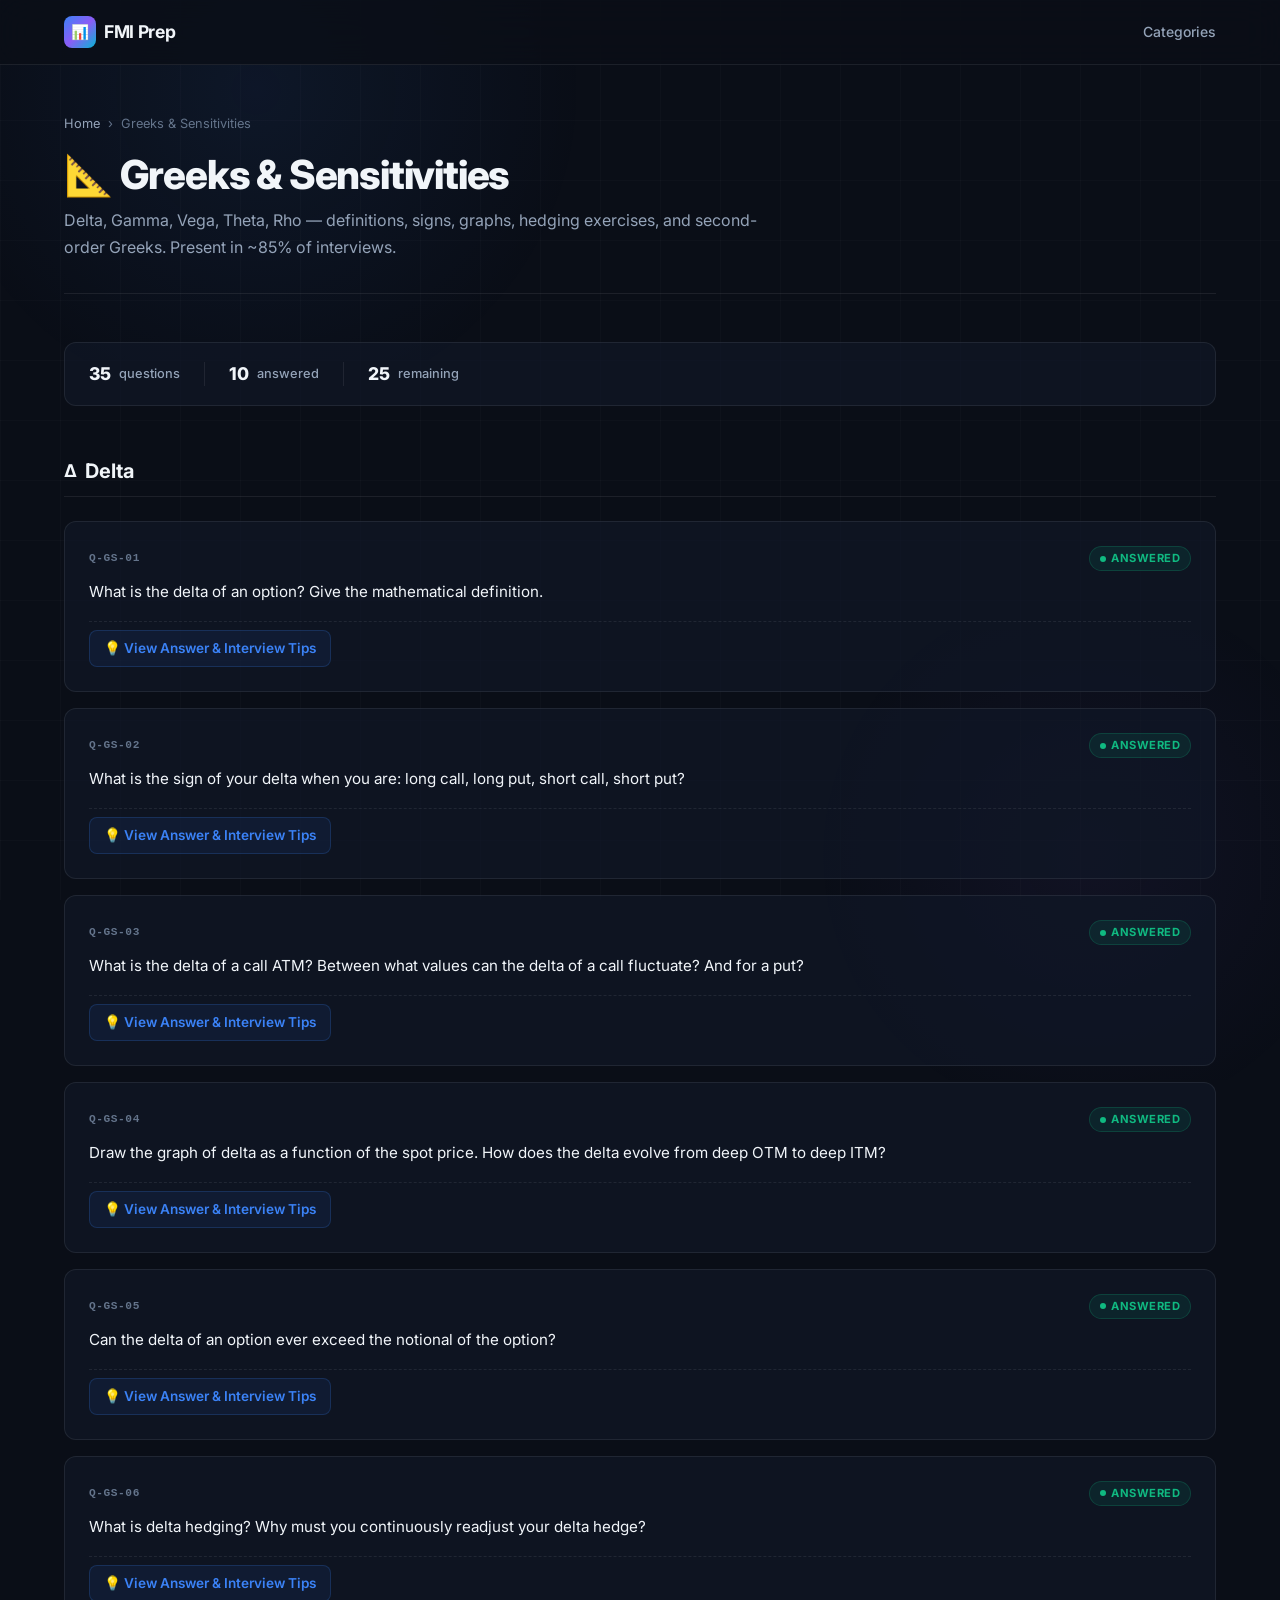
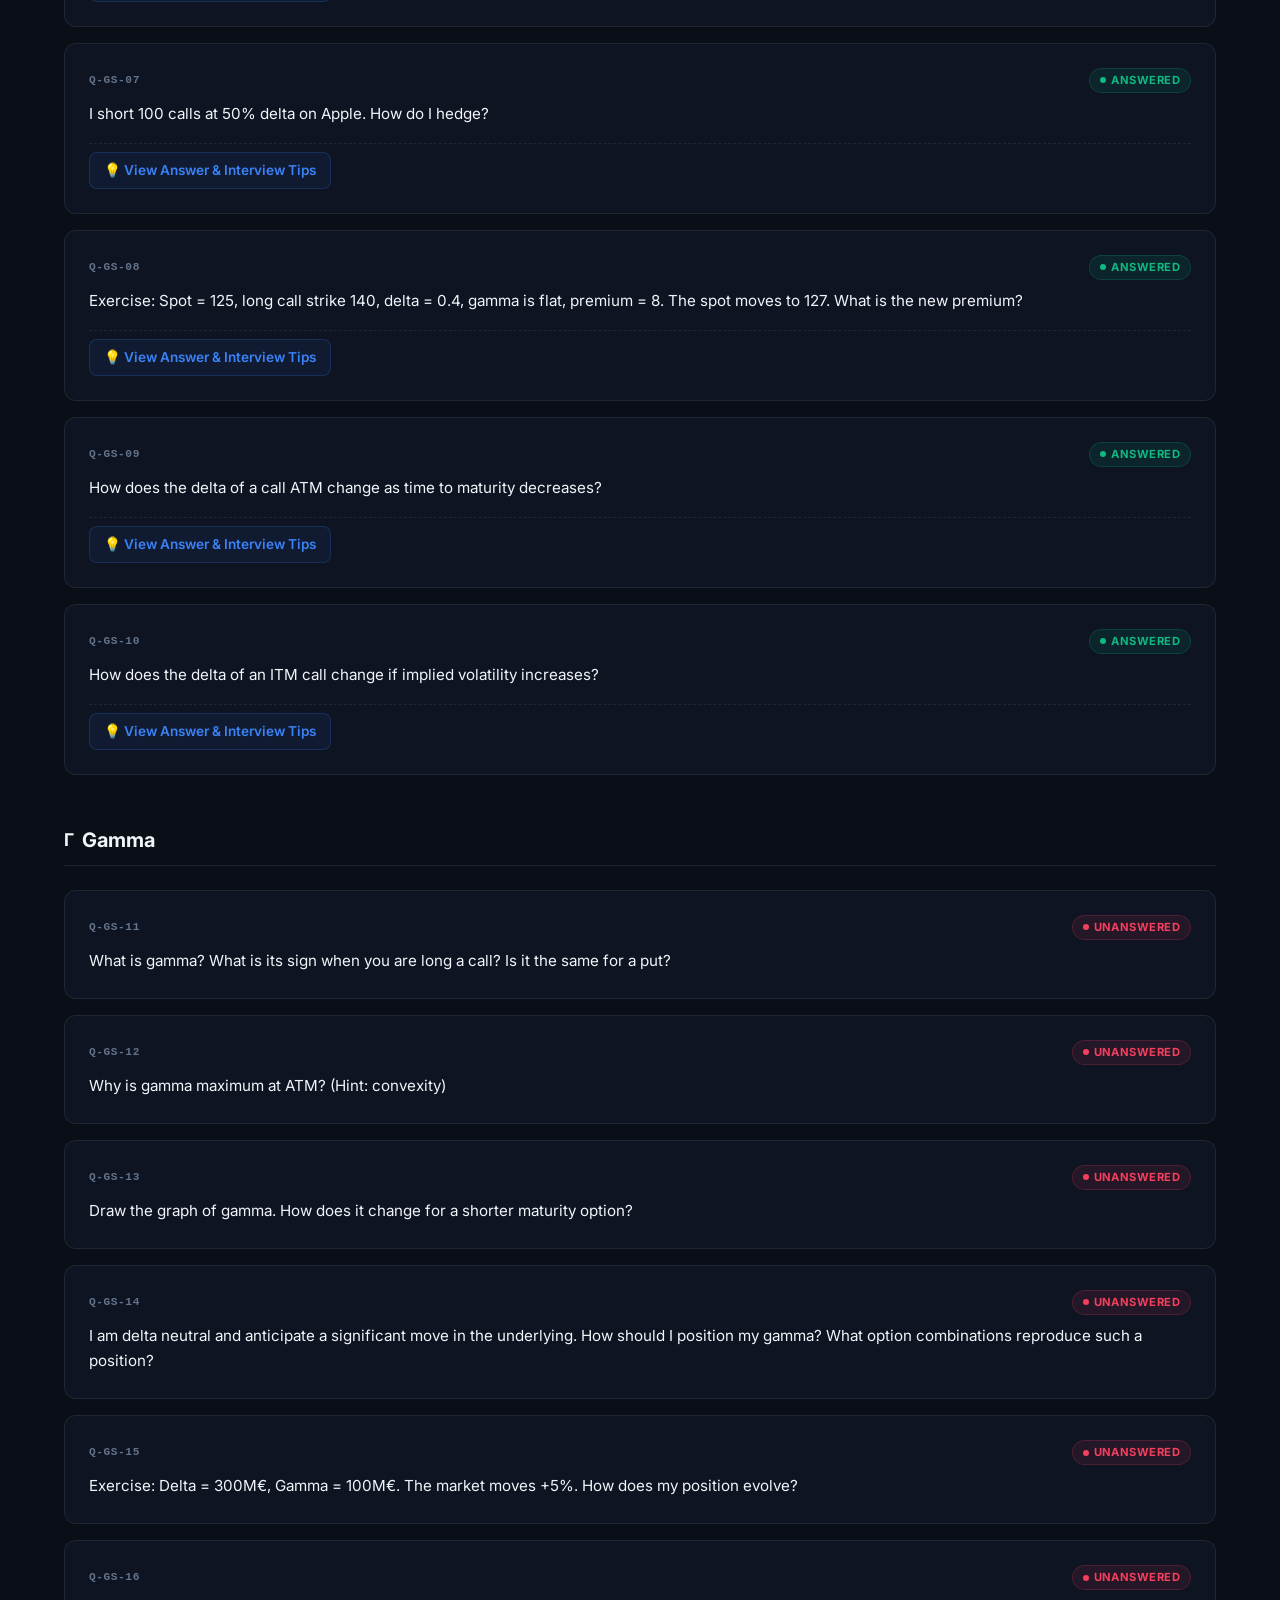
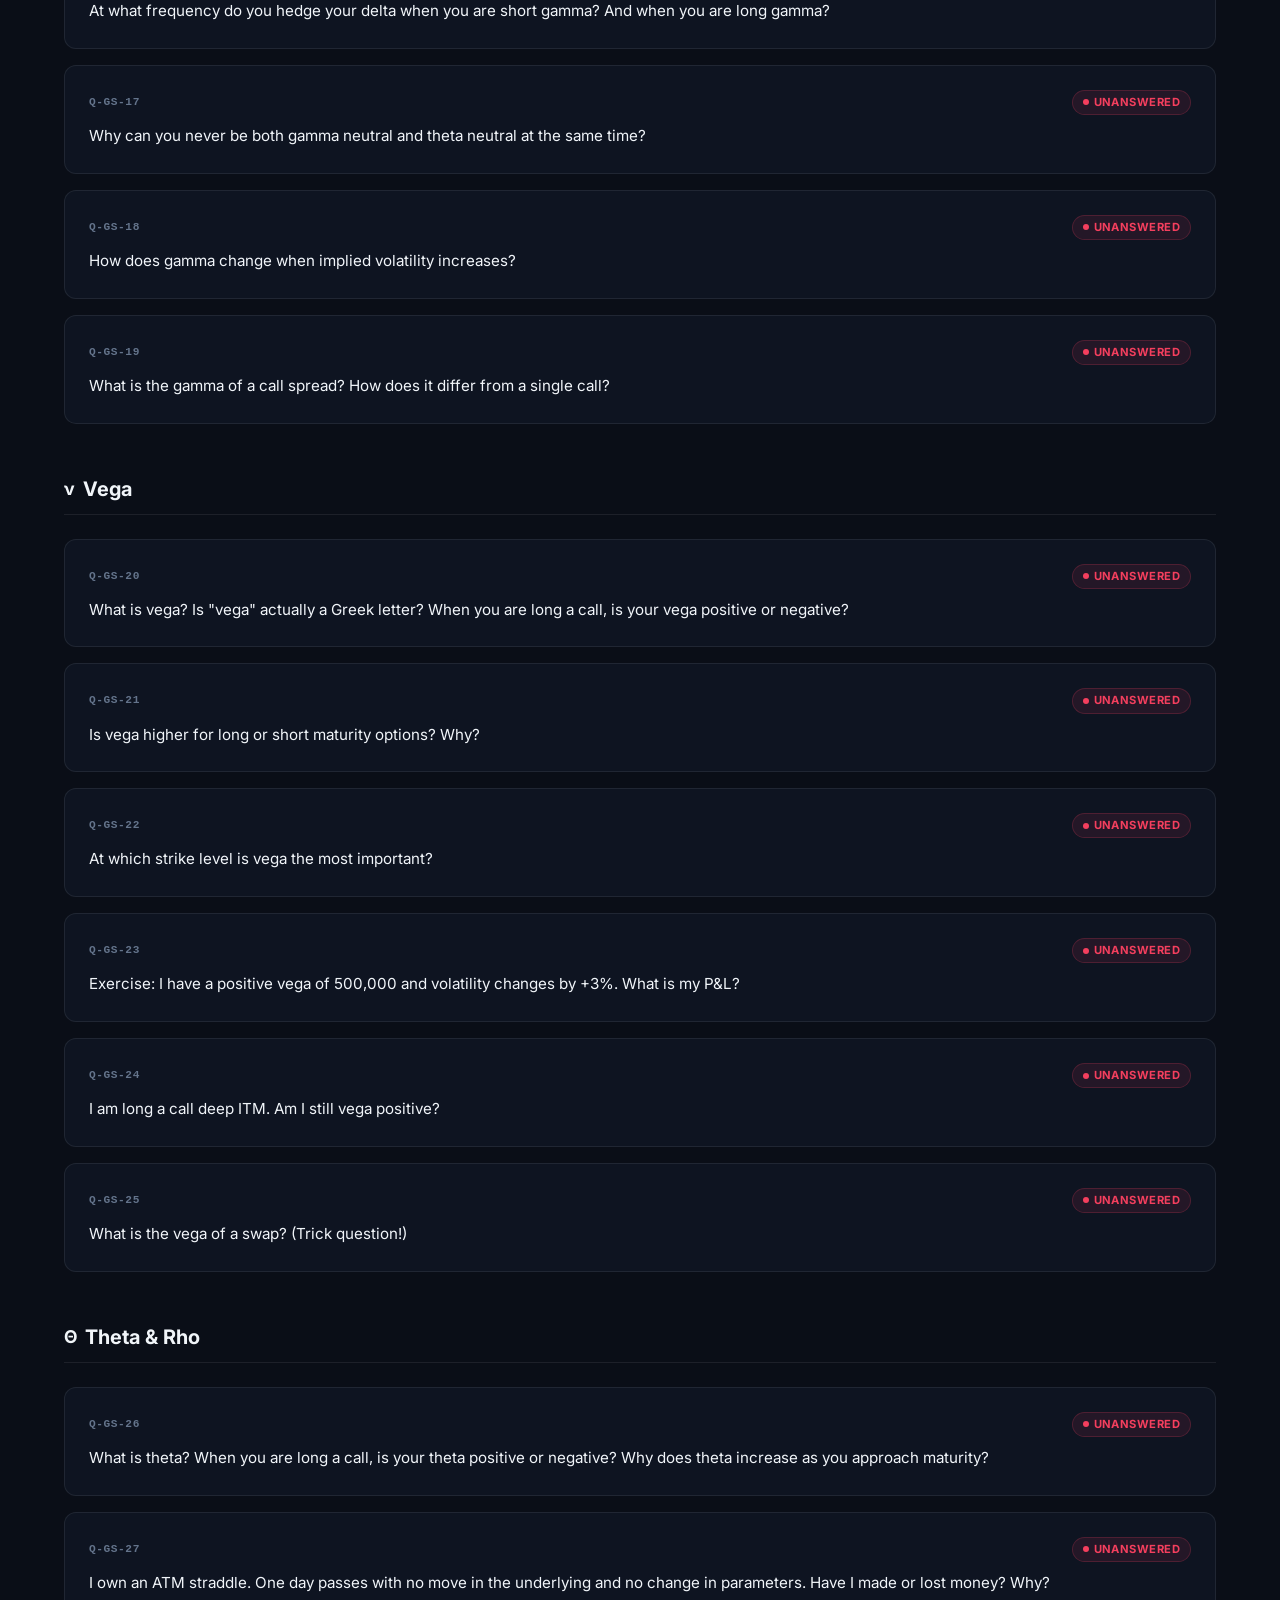
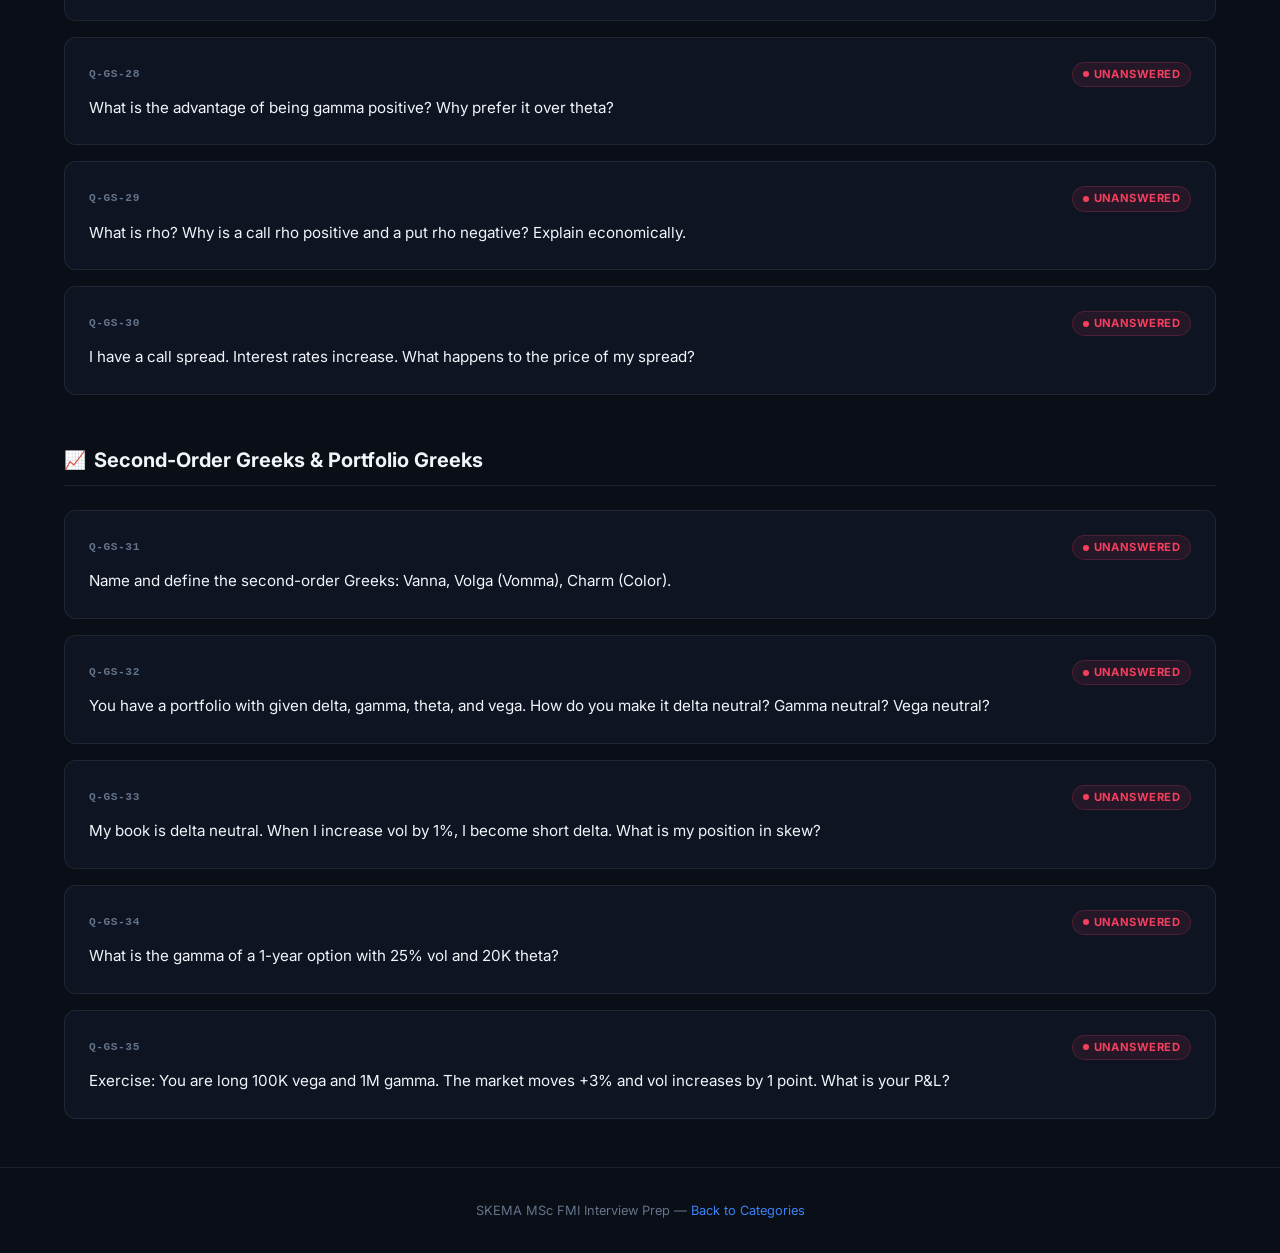
==== commit 4be7f4a1: "started reviewing greeks-sensitivities" ====
--- a/q-prep-8x92k/pages/greeks-sensitivities.html
+++ b/q-prep-8x92k/pages/greeks-sensitivities.html
@@ -25,44 +25,245 @@
     <div class="page-stats">
       <div class="stat"><span class="stat-num">35</span> questions</div>
       <div class="stat-divider"></div>
-      <div class="stat"><span class="stat-num">0</span> answered</div>
+      <div class="stat"><span class="stat-num">10</span> answered</div>
       <div class="stat-divider"></div>
-      <div class="stat"><span class="stat-num">35</span> remaining</div>
+      <div class="stat"><span class="stat-num">25</span> remaining</div>
     </div>
 
     <!-- DELTA -->
     <div class="question-section">
       <h2><span class="section-icon">Δ</span> Delta</h2>
 
-      <div class="question-card"><div class="q-header"><div class="q-header-left"><span class="q-number">Q-GS-01</span></div><span class="q-flag unanswered">Unanswered</span></div>
-        <div class="q-text">What is the delta of an option? Give the mathematical definition.</div></div>
-
-      <div class="question-card"><div class="q-header"><div class="q-header-left"><span class="q-number">Q-GS-02</span></div><span class="q-flag unanswered">Unanswered</span></div>
-        <div class="q-text">What is the sign of your delta when you are: long call, long put, short call, short put?</div></div>
-
-      <div class="question-card"><div class="q-header"><div class="q-header-left"><span class="q-number">Q-GS-03</span></div><span class="q-flag unanswered">Unanswered</span></div>
-        <div class="q-text">What is the delta of a call ATM? Between what values can the delta of a call fluctuate? And for a put?</div></div>
-
-      <div class="question-card"><div class="q-header"><div class="q-header-left"><span class="q-number">Q-GS-04</span></div><span class="q-flag unanswered">Unanswered</span></div>
-        <div class="q-text">Draw the graph of delta as a function of the spot price. How does the delta evolve from deep OTM to deep ITM?</div></div>
-
-      <div class="question-card"><div class="q-header"><div class="q-header-left"><span class="q-number">Q-GS-05</span></div><span class="q-flag unanswered">Unanswered</span></div>
-        <div class="q-text">Can the delta of an option ever exceed the notional of the option?</div></div>
-
-      <div class="question-card"><div class="q-header"><div class="q-header-left"><span class="q-number">Q-GS-06</span></div><span class="q-flag unanswered">Unanswered</span></div>
-        <div class="q-text">What is delta hedging? Why must you continuously readjust your delta hedge?</div></div>
-
-      <div class="question-card"><div class="q-header"><div class="q-header-left"><span class="q-number">Q-GS-07</span></div><span class="q-flag unanswered">Unanswered</span></div>
-        <div class="q-text">I short 100 calls at 50% delta on Apple. How do I hedge?</div></div>
-
-      <div class="question-card"><div class="q-header"><div class="q-header-left"><span class="q-number">Q-GS-08</span></div><span class="q-flag unanswered">Unanswered</span></div>
-        <div class="q-text">Exercise: Spot = 125, long call strike 140, delta = 0.4, gamma is flat, premium = 8. The spot moves to 127. What is the new premium?</div></div>
-
-      <div class="question-card"><div class="q-header"><div class="q-header-left"><span class="q-number">Q-GS-09</span></div><span class="q-flag unanswered">Unanswered</span></div>
-        <div class="q-text">How does the delta of a call ATM change as time to maturity decreases?</div></div>
-
-      <div class="question-card"><div class="q-header"><div class="q-header-left"><span class="q-number">Q-GS-10</span></div><span class="q-flag unanswered">Unanswered</span></div>
-        <div class="q-text">How does the delta of an ITM call change if implied volatility increases?</div></div>
+      <div class="question-card">
+        <div class="q-header">
+          <div class="q-header-left"><span class="q-number">Q-GS-01</span></div>
+          <span class="q-flag answered">Answered</span>
+        </div>
+        <div class="q-text">What is the delta of an option? Give the mathematical definition.</div>
+        
+        <details class="answer-details">
+          <summary class="answer-summary">💡 View Answer & Interview Tips</summary>
+          <div class="answer-content">
+            <h4>📌 Definition</h4>
+            <p>The delta (Δ) of an option represents the sensitivity of the option's price to a $1 change in the price of the underlying asset. It tells you how much the premium will move if the spot price moves by one unit.</p>
+            
+            <h4>📌 Mathematical Definition</h4>
+            <p>Mathematically, it is the first partial derivative of the option's price (V) with respect to the underlying asset's spot price (S):</p>
+            <p style="text-align: center; font-size: 1.1rem;"><code>Δ = ∂V / ∂S</code></p>
+          </div>
+        </details>
+      </div>
+
+      <div class="question-card">
+        <div class="q-header">
+          <div class="q-header-left"><span class="q-number">Q-GS-02</span></div>
+          <span class="q-flag answered">Answered</span>
+        </div>
+        <div class="q-text">What is the sign of your delta when you are: long call, long put, short call, short put?</div>
+        
+        <details class="answer-details">
+          <summary class="answer-summary">💡 View Answer & Interview Tips</summary>
+          <div class="answer-content">
+            <h4>📌 Delta Signs</h4>
+            <ul>
+              <li><strong>Long Call:</strong> <span style="color: #10B981; font-weight: bold;">Positive (+)</span> — As the stock goes up, your call gains value.</li>
+              <li><strong>Long Put:</strong> <span style="color: #EF4444; font-weight: bold;">Negative (-)</span> — As the stock goes up, your put loses value.</li>
+              <li><strong>Short Call:</strong> <span style="color: #EF4444; font-weight: bold;">Negative (-)</span> — You are short the call, so if the stock goes up, the liability increases (you lose money).</li>
+              <li><strong>Short Put:</strong> <span style="color: #10B981; font-weight: bold;">Positive (+)</span> — You are short the put, so if the stock goes up, the put loses value and your liability decreases (you make money).</li>
+            </ul>
+          </div>
+        </details>
+      </div>
+
+      <div class="question-card">
+        <div class="q-header">
+          <div class="q-header-left"><span class="q-number">Q-GS-03</span></div>
+          <span class="q-flag answered">Answered</span>
+        </div>
+        <div class="q-text">What is the delta of a call ATM? Between what values can the delta of a call fluctuate? And for a put?</div>
+        
+        <details class="answer-details">
+          <summary class="answer-summary">💡 View Answer & Interview Tips</summary>
+          <div class="answer-content">
+            <h4>📌 ATM Delta</h4>
+            <p>The delta of an At-The-Money (ATM) Call is <strong>slightly above 0.5</strong> (e.g., ~0.52 to 0.55). It is not exactly 0.5 due to the log-normal distribution of stock prices in the Black-Scholes model, which slightly skews the probability. The delta of an ATM Put is <strong>slightly above -0.5</strong> (closer to zero, e.g., ~-0.48).</p>
+            
+            <h4>📌 Fluctuations (Bounds)</h4>
+            <ul>
+              <li><strong>Call Option Delta:</strong> Fluctuates between <strong>0</strong> (deep OTM) and <strong>1</strong> (deep ITM).</li>
+              <li><strong>Put Option Delta:</strong> Fluctuates between <strong>-1</strong> (deep ITM) and <strong>0</strong> (deep OTM).</li>
+            </ul>
+          </div>
+        </details>
+      </div>
+
+      <div class="question-card">
+        <div class="q-header">
+          <div class="q-header-left"><span class="q-number">Q-GS-04</span></div>
+          <span class="q-flag answered">Answered</span>
+        </div>
+        <div class="q-text">Draw the graph of delta as a function of the spot price. How does the delta evolve from deep OTM to deep ITM?</div>
+        
+        <details class="answer-details">
+          <summary class="answer-summary">💡 View Answer & Interview Tips</summary>
+          <div class="answer-content">
+            <h4>📌 Evolution of Delta</h4>
+            <p>For a Call option, the delta evolves in an "S-curve" (sigmoid) shape as the underlying spot price increases. It starts near <strong>0</strong> (when deep OTM), accelerates as it approaches the strike (crossing ~0.5 at ATM), and flattens out near <strong>1</strong> (when deep ITM).</p>
+            
+            <div class="chart-grid">
+              <div class="chart-card">
+                <div class="chart-title" style="color: #60A5FA;">📈 Call Delta vs Spot Price</div>
+                <svg viewBox="0 0 300 200" class="chart-svg" xmlns="http://www.w3.org/2000/svg">
+                  <!-- Axes -->
+                  <line x1="50" y1="185" x2="280" y2="185" stroke="#64748B" stroke-width="1.5"/>
+                  <line x1="50" y1="185" x2="50" y2="15" stroke="#64748B" stroke-width="1.5"/>
+                  <text x="268" y="198" fill="#94A3B8" font-size="12" font-family="sans-serif">Spot</text>
+                  <text x="18" y="20" fill="#94A3B8" font-size="12" font-family="sans-serif">Delta</text>
+                  <text x="35" y="185" fill="#94A3B8" font-size="12" font-family="sans-serif">0</text>
+                  <text x="35" y="25" fill="#94A3B8" font-size="12" font-family="sans-serif">1</text>
+                  
+                  <!-- Strike K -->
+                  <line x1="150" y1="182" x2="150" y2="188" stroke="#94A3B8" stroke-width="1.5"/>
+                  <text x="146" y="198" fill="#CBD5E1" font-size="11" font-weight="bold" font-family="sans-serif">K</text>
+                  <line x1="150" y1="185" x2="150" y2="15" stroke="#475569" stroke-width="1" stroke-dasharray="2,4"/>
+                  
+                  <!-- Max Delta Line (1.0) -->
+                  <line x1="50" y1="20" x2="280" y2="20" stroke="#475569" stroke-width="1" stroke-dasharray="2,4"/>
+                  
+                  <!-- Delta at Maturity (Step Function) -->
+                  <!-- 0 up to K, then jumps to 1 -->
+                  <polyline points="50,185 150,185 150,20 280,20" fill="none" stroke="#F43F5E" stroke-width="2" stroke-dasharray="4,4"/>
+                  
+                  <!-- Delta Before Maturity (S-Curve) -->
+                  <!-- Q is quadratic bezier: start, control, end. T is smooth continuation -->
+                  <path d="M 50 185 Q 120 185 150 102.5 T 280 20" fill="none" stroke="#60A5FA" stroke-width="3" stroke-linecap="round"/>
+                  
+                  <!-- Annotations -->
+                  <text x="60" y="170" fill="#60A5FA" font-size="10" font-weight="bold" font-family="sans-serif">Before Maturity</text>
+                  <text x="160" y="150" fill="#F43F5E" font-size="10" font-weight="bold" font-family="sans-serif">At Maturity</text>
+                </svg>
+              </div>
+            </div>
+            
+            <h4>📌 Note on Maturity</h4>
+            <p>As the option gets closer and closer to maturity, this S-curve becomes steeper and steeper, eventually converging into a strict <strong>step-function</strong> exactly at maturity (Delta is exactly 0 if OTM, and exactly 1 if ITM).</p>
+          </div>
+        </details>
+      </div>
+
+      <div class="question-card">
+        <div class="q-header">
+          <div class="q-header-left"><span class="q-number">Q-GS-05</span></div>
+          <span class="q-flag answered">Answered</span>
+        </div>
+        <div class="q-text">Can the delta of an option ever exceed the notional of the option?</div>
+        
+        <details class="answer-details">
+          <summary class="answer-summary">💡 View Answer & Interview Tips</summary>
+          <div class="answer-content">
+            <h4>📌 Vanilla Options vs Exotics</h4>
+            <p>For a standard <strong>vanilla option</strong> (Call or Put), the answer is <strong>No</strong>. The absolute value of delta is strictly bounded between 0 and 1. The option cannot move more than 1-for-1 with the underlying asset.</p>
+            <p>However, for <strong>exotic options</strong> (like Digital / Binary options or Barrier options), the answer is <strong>Yes</strong>! For a digital option right at the strike price moments before expiration, the payoff jumps discontinuously from 0 to 1. This means an infinitesimally small change in the spot price causes a massive change in the option's value. The delta approaches infinity (Δ &gt; 1) at that specific point.</p>
+          </div>
+        </details>
+      </div>
+
+      <div class="question-card">
+        <div class="q-header">
+          <div class="q-header-left"><span class="q-number">Q-GS-06</span></div>
+          <span class="q-flag answered">Answered</span>
+        </div>
+        <div class="q-text">What is delta hedging? Why must you continuously readjust your delta hedge?</div>
+        
+        <details class="answer-details">
+          <summary class="answer-summary">💡 View Answer & Interview Tips</summary>
+          <div class="answer-content">
+            <h4>📌 Delta Hedging</h4>
+            <p>Delta hedging is the process of neutralizing the directional risk of an options position by taking an offsetting position in the underlying asset. The goal is to make the total portfolio delta zero (<code>Δ = 0</code>), ensuring the portfolio's value doesn't change for small moves in the underlying spot price.</p>
+            
+            <h4>📌 Why Continuous Readjustment? (Dynamic Hedging)</h4>
+            <p>Because delta is not constant! As the underlying spot price moves, the delta of the option changes (this rate of change is called <strong>Gamma</strong>). Therefore, a hedge ratio that is perfectly delta-neutral today will no longer be neutral tomorrow if the stock price has moved. To remain perfectly delta-neutral, a trader must constantly buy or sell the underlying asset to readjust the hedge.</p>
+          </div>
+        </details>
+      </div>
+
+      <div class="question-card">
+        <div class="q-header">
+          <div class="q-header-left"><span class="q-number">Q-GS-07</span></div>
+          <span class="q-flag answered">Answered</span>
+        </div>
+        <div class="q-text">I short 100 calls at 50% delta on Apple. How do I hedge?</div>
+        
+        <details class="answer-details">
+          <summary class="answer-summary">💡 View Answer & Interview Tips</summary>
+          <div class="answer-content">
+            <h4>📌 Calculation</h4>
+            <p>Your position is short calls, so your delta is negative. Specifically:<br>
+            <code>-100 (calls) × 0.50 (delta) = -50</code> total delta.</p>
+            
+            <h4>📌 The Hedge</h4>
+            <p>To hedge a negative 50 delta, you need to add a positive 50 delta to your portfolio. Since 1 share of stock always has exactly 1 delta (it moves 1-for-1 with itself), you simply <strong>buy 50 shares</strong> of Apple stock.</p>
+          </div>
+        </details>
+      </div>
+
+      <div class="question-card">
+        <div class="q-header">
+          <div class="q-header-left"><span class="q-number">Q-GS-08</span></div>
+          <span class="q-flag answered">Answered</span>
+        </div>
+        <div class="q-text">Exercise: Spot = 125, long call strike 140, delta = 0.4, gamma is flat, premium = 8. The spot moves to 127. What is the new premium?</div>
+        
+        <details class="answer-details">
+          <summary class="answer-summary">💡 View Answer & Interview Tips</summary>
+          <div class="answer-content">
+            <h4>📌 Calculation</h4>
+            <p>Because gamma is flat (zero), the delta does not change as the underlying moves. The price of the underlying increased by <strong>2 units</strong> (from 125 to 127).</p>
+            <ul>
+              <li>Change in Option Price = Change in Spot × Delta</li>
+              <li>Change in Option Price = 2 × 0.4 = <strong>+0.8</strong></li>
+            </ul>
+            <p>The new premium is the old premium plus the change: <code>8 + 0.8 = 8.8</code>.</p>
+          </div>
+        </details>
+      </div>
+
+      <div class="question-card">
+        <div class="q-header">
+          <div class="q-header-left"><span class="q-number">Q-GS-09</span></div>
+          <span class="q-flag answered">Answered</span>
+        </div>
+        <div class="q-text">How does the delta of a call ATM change as time to maturity decreases?</div>
+        
+        <details class="answer-details">
+          <summary class="answer-summary">💡 View Answer & Interview Tips</summary>
+          <div class="answer-content">
+            <h4>📌 The "Anchor" Point</h4>
+            <p>The delta of an At-The-Money (ATM) call is anchored near <strong>0.5</strong>. As time to maturity decreases, the ATM delta does not move away from this anchor. It stays roughly at 0.5.</p>
+            <p><em>Note:</em> What <em>does</em> change is the slope of the curve around the ATM point. As maturity approaches, the transition from 0 (OTM) to 1 (ITM) becomes much steeper, eventually becoming a vertical step function at expiration. But the midpoint (ATM) stays anchored at ~0.5.</p>
+          </div>
+        </details>
+      </div>
+
+      <div class="question-card">
+        <div class="q-header">
+          <div class="q-header-left"><span class="q-number">Q-GS-10</span></div>
+          <span class="q-flag answered">Answered</span>
+        </div>
+        <div class="q-text">How does the delta of an ITM call change if implied volatility increases?</div>
+        
+        <details class="answer-details">
+          <summary class="answer-summary">💡 View Answer & Interview Tips</summary>
+          <div class="answer-content">
+            <h4>📌 Decreasing Delta</h4>
+            <p>The delta of an ITM call will <strong>decrease</strong> (move away from 1 and closer to 0.5) if implied volatility increases.</p>
+            
+            <h4>📌 Why?</h4>
+            <p>Higher volatility means wider price swings. If an option is currently deeply ITM (delta near 1, very high probability of expiring ITM), an increase in volatility means there is now a higher chance that a massive swing could push the underlying spot price all the way down, causing the option to expire OTM. Because the probability of expiring ITM is now less "certain", the delta drops towards 0.5.</p>
+            <p><em>(Conversely, for an OTM option, higher volatility increases the chance it might swing into the money, so its delta increases towards 0.5. In short: high vol pulls all deltas towards 0.5).</em></p>
+          </div>
+        </details>
+      </div>
     </div>
 
     <!-- GAMMA -->
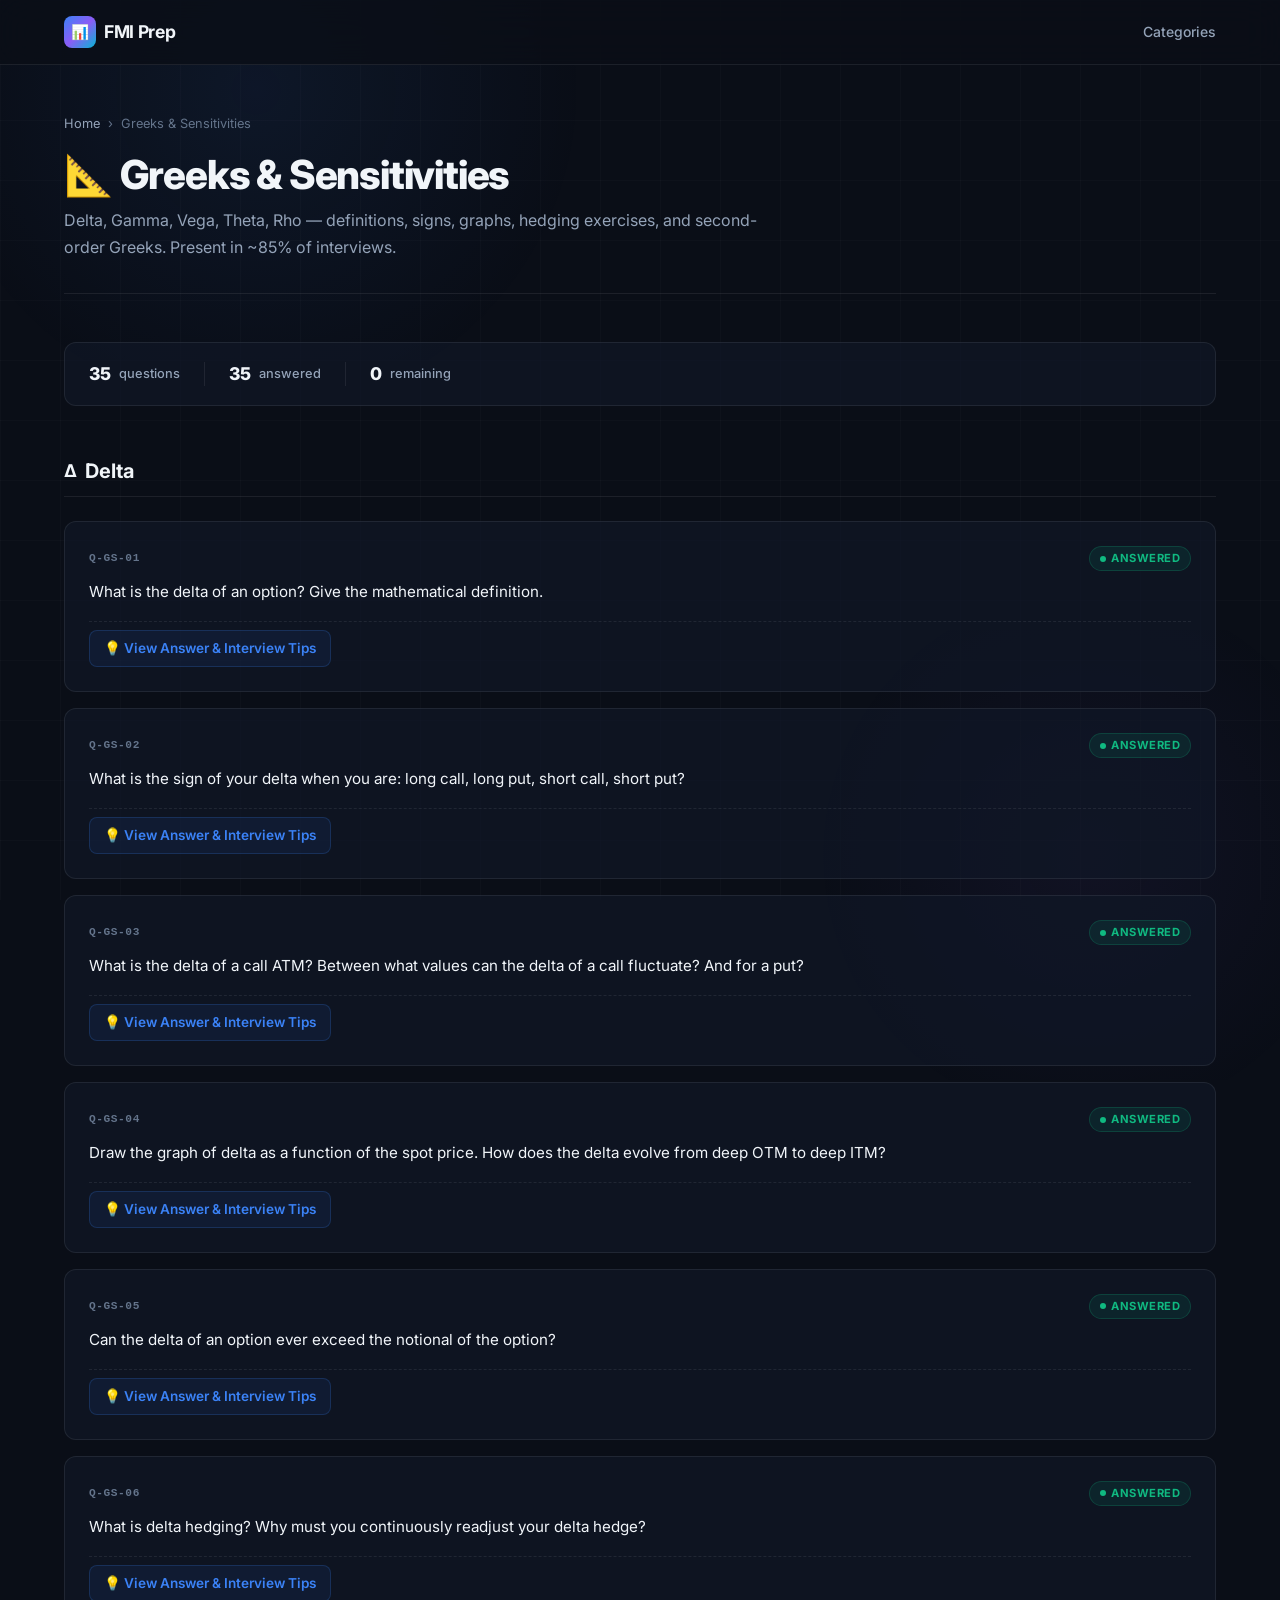
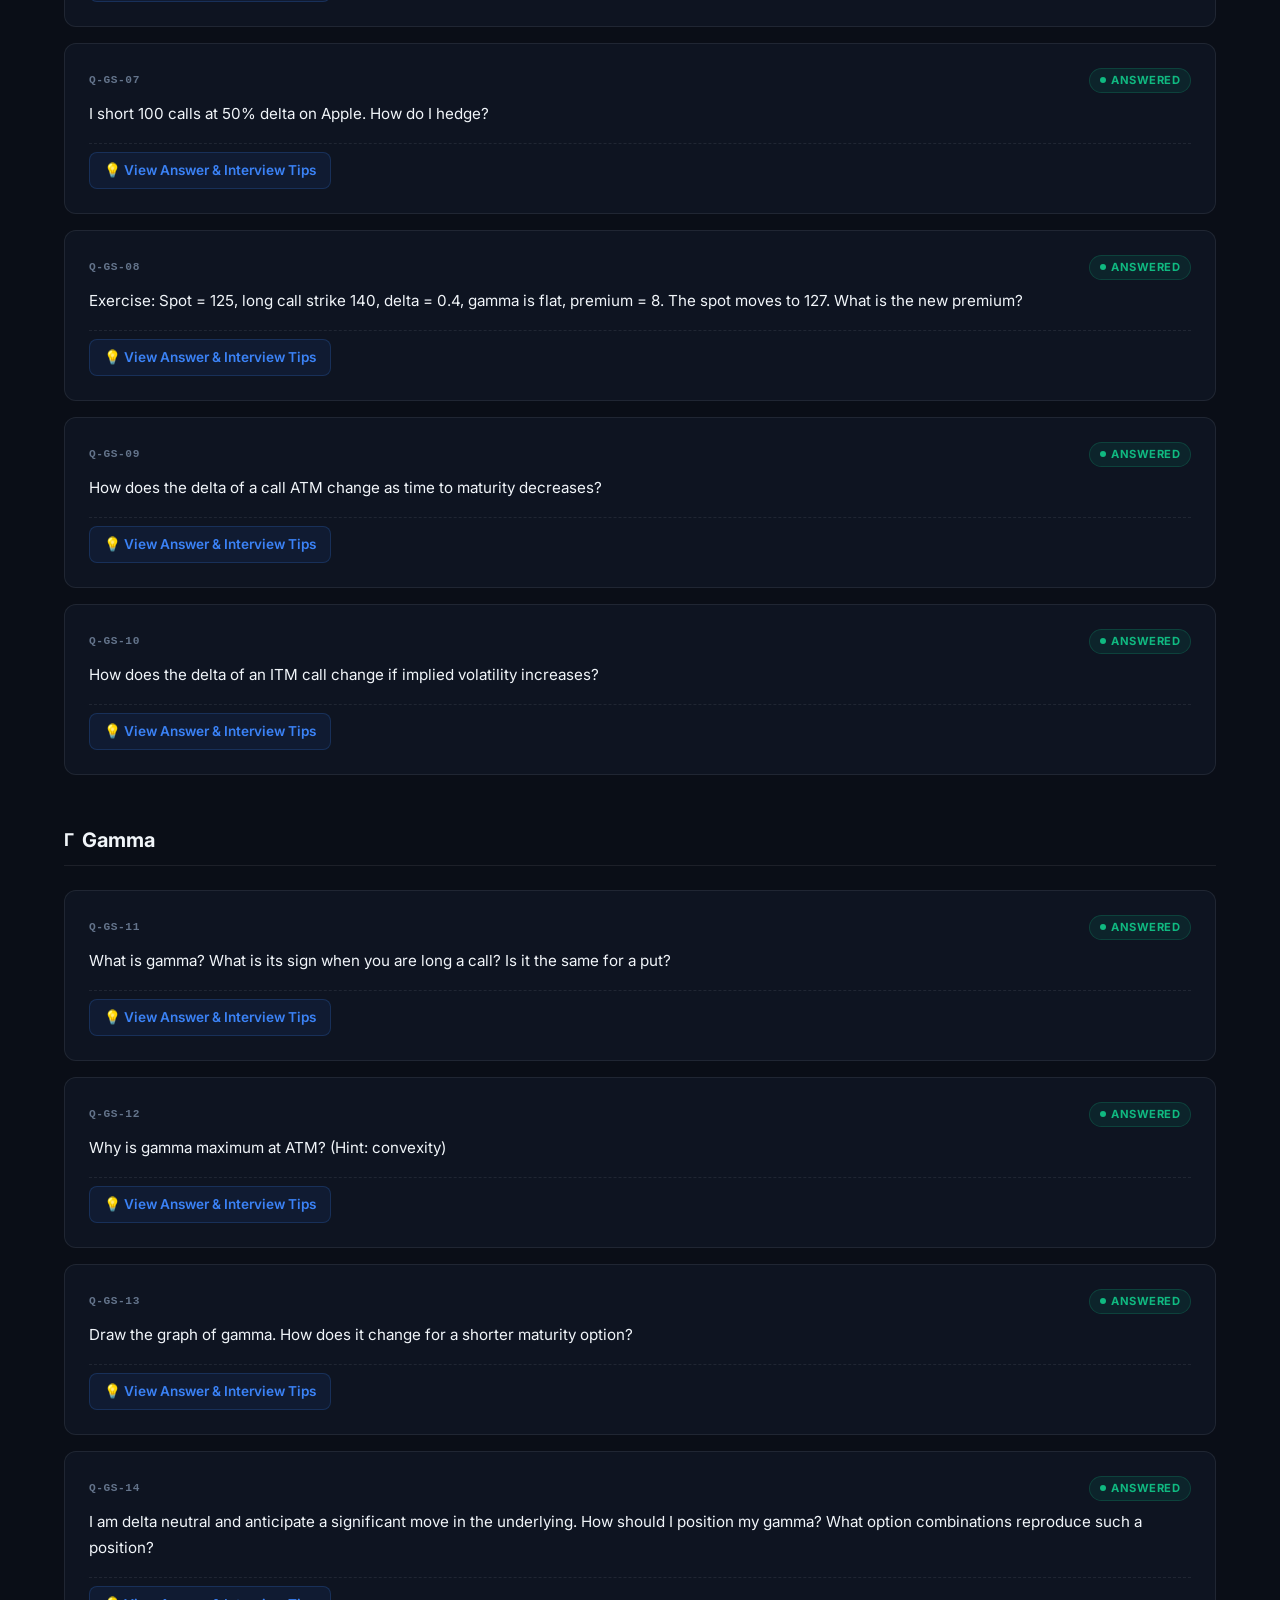
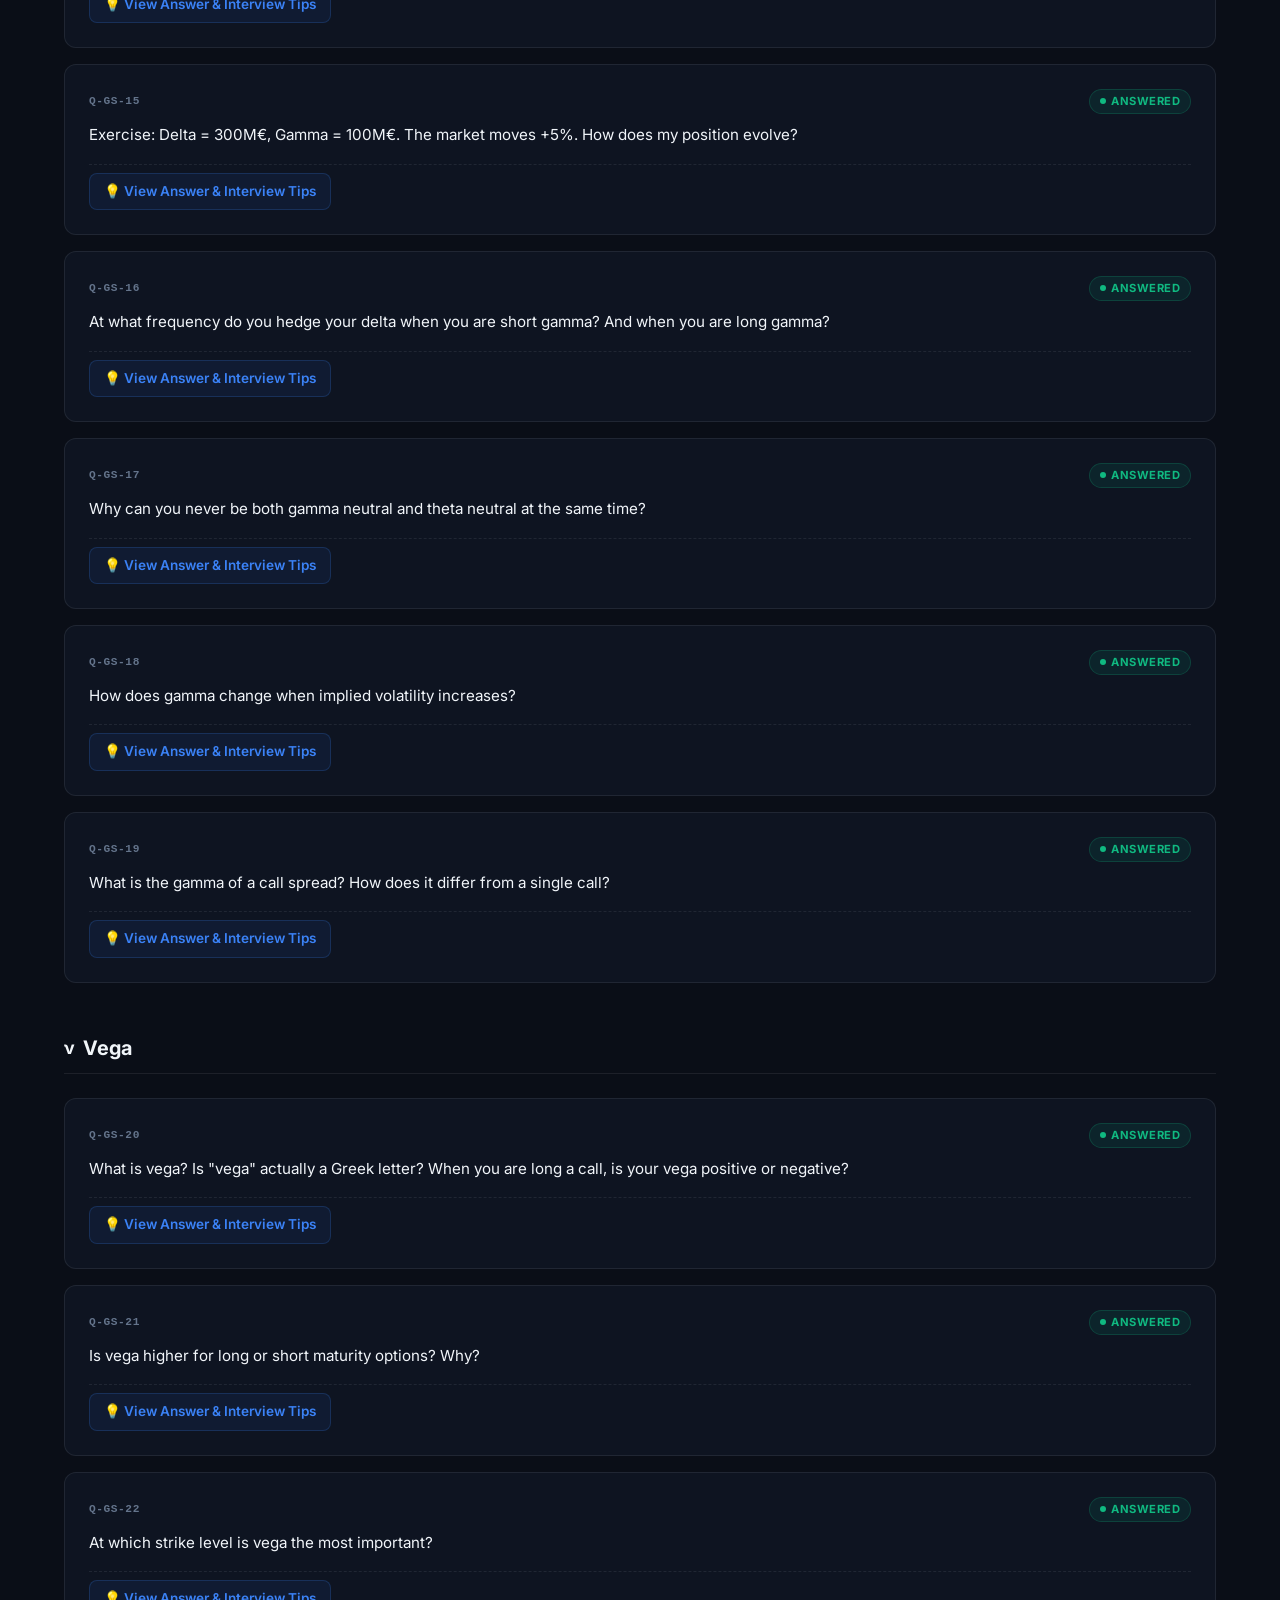
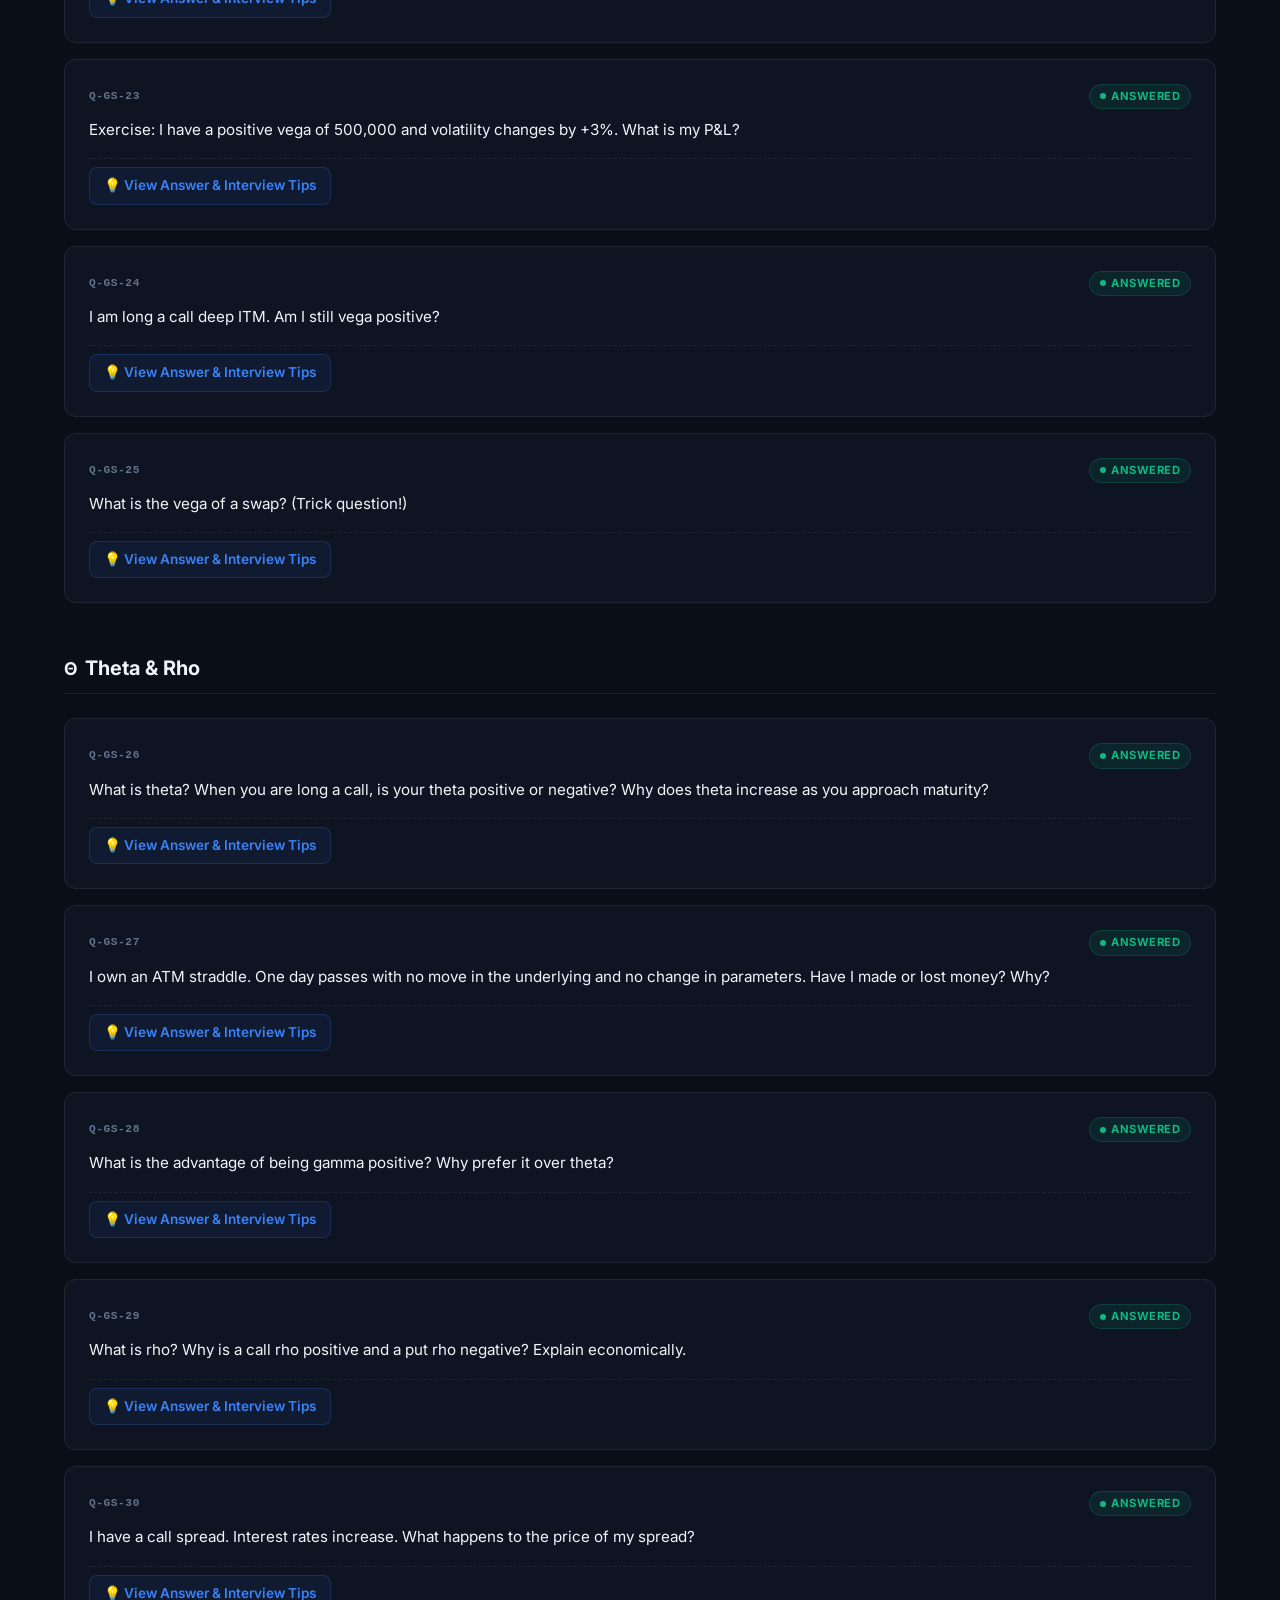
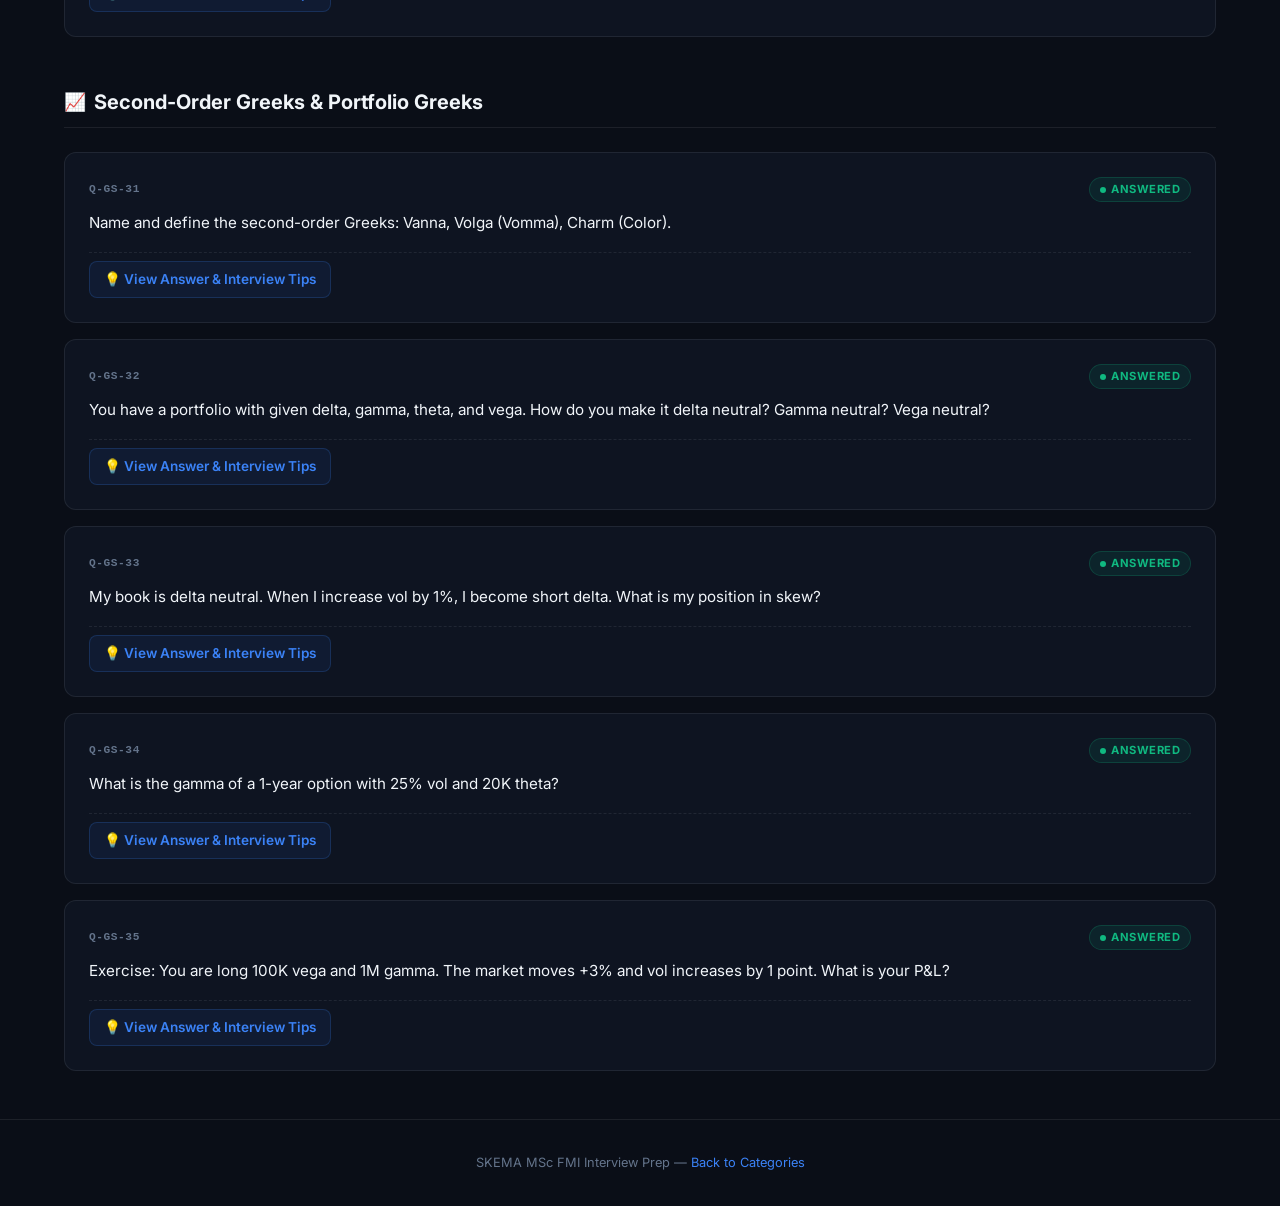
==== commit 5cce47c8: "Answered greeks-sensitivities" ====
--- a/q-prep-8x92k/pages/greeks-sensitivities.html
+++ b/q-prep-8x92k/pages/greeks-sensitivities.html
@@ -25,9 +25,9 @@
     <div class="page-stats">
       <div class="stat"><span class="stat-num">35</span> questions</div>
       <div class="stat-divider"></div>
-      <div class="stat"><span class="stat-num">10</span> answered</div>
+      <div class="stat"><span class="stat-num">35</span> answered</div>
       <div class="stat-divider"></div>
-      <div class="stat"><span class="stat-num">25</span> remaining</div>
+      <div class="stat"><span class="stat-num">0</span> remaining</div>
     </div>
 
     <!-- DELTA -->
@@ -270,95 +270,556 @@
     <div class="question-section">
       <h2><span class="section-icon">Γ</span> Gamma</h2>
 
-      <div class="question-card"><div class="q-header"><div class="q-header-left"><span class="q-number">Q-GS-11</span></div><span class="q-flag unanswered">Unanswered</span></div>
-        <div class="q-text">What is gamma? What is its sign when you are long a call? Is it the same for a put?</div></div>
-
-      <div class="question-card"><div class="q-header"><div class="q-header-left"><span class="q-number">Q-GS-12</span></div><span class="q-flag unanswered">Unanswered</span></div>
-        <div class="q-text">Why is gamma maximum at ATM? (Hint: convexity)</div></div>
-
-      <div class="question-card"><div class="q-header"><div class="q-header-left"><span class="q-number">Q-GS-13</span></div><span class="q-flag unanswered">Unanswered</span></div>
-        <div class="q-text">Draw the graph of gamma. How does it change for a shorter maturity option?</div></div>
-
-      <div class="question-card"><div class="q-header"><div class="q-header-left"><span class="q-number">Q-GS-14</span></div><span class="q-flag unanswered">Unanswered</span></div>
-        <div class="q-text">I am delta neutral and anticipate a significant move in the underlying. How should I position my gamma? What option combinations reproduce such a position?</div></div>
-
-      <div class="question-card"><div class="q-header"><div class="q-header-left"><span class="q-number">Q-GS-15</span></div><span class="q-flag unanswered">Unanswered</span></div>
-        <div class="q-text">Exercise: Delta = 300M€, Gamma = 100M€. The market moves +5%. How does my position evolve?</div></div>
-
-      <div class="question-card"><div class="q-header"><div class="q-header-left"><span class="q-number">Q-GS-16</span></div><span class="q-flag unanswered">Unanswered</span></div>
-        <div class="q-text">At what frequency do you hedge your delta when you are short gamma? And when you are long gamma?</div></div>
-
-      <div class="question-card"><div class="q-header"><div class="q-header-left"><span class="q-number">Q-GS-17</span></div><span class="q-flag unanswered">Unanswered</span></div>
-        <div class="q-text">Why can you never be both gamma neutral and theta neutral at the same time?</div></div>
-
-      <div class="question-card"><div class="q-header"><div class="q-header-left"><span class="q-number">Q-GS-18</span></div><span class="q-flag unanswered">Unanswered</span></div>
-        <div class="q-text">How does gamma change when implied volatility increases?</div></div>
-
-      <div class="question-card"><div class="q-header"><div class="q-header-left"><span class="q-number">Q-GS-19</span></div><span class="q-flag unanswered">Unanswered</span></div>
-        <div class="q-text">What is the gamma of a call spread? How does it differ from a single call?</div></div>
+      <div class="question-card">
+        <div class="q-header">
+          <div class="q-header-left"><span class="q-number">Q-GS-11</span></div>
+          <span class="q-flag answered">Answered</span>
+        </div>
+        <div class="q-text">What is gamma? What is its sign when you are long a call? Is it the same for a put?</div>
+        
+        <details class="answer-details">
+          <summary class="answer-summary">💡 View Answer & Interview Tips</summary>
+          <div class="answer-content">
+            <h4>📌 Definition</h4>
+            <p>Gamma (Γ) measures the rate of change of an option's Delta with respect to a $1 change in the underlying asset's price. Mathematically, it is the second partial derivative of the option's price with respect to the spot price: <code>Γ = ∂²V / ∂S² = ∂Δ / ∂S</code>. It represents the <strong>convexity</strong> of the option's value relative to the underlying.</p>
+            
+            <h4>📌 Sign of Gamma</h4>
+            <p>Gamma is always <strong>positive</strong> for any long option position (whether it is a Long Call or a Long Put). Being long an option means you benefit from large moves in the underlying asset, which is what positive gamma represents.</p>
+          </div>
+        </details>
+      </div>
+
+      <div class="question-card">
+        <div class="q-header">
+          <div class="q-header-left"><span class="q-number">Q-GS-12</span></div>
+          <span class="q-flag answered">Answered</span>
+        </div>
+        <div class="q-text">Why is gamma maximum at ATM? (Hint: convexity)</div>
+        
+        <details class="answer-details">
+          <summary class="answer-summary">💡 View Answer & Interview Tips</summary>
+          <div class="answer-content">
+            <h4>📌 Maximum at ATM</h4>
+            <p>Gamma represents how fast the delta is changing. Delta changes the most aggressively exactly when the option transitions from being Out-of-the-Money to In-the-Money (the ATM point). Think of the delta S-curve: it is steepest right in the middle.</p>
+            <p>Economically, ATM options have the highest uncertainty regarding whether they will expire worthless or with intrinsic value. A small move in the spot price drastically shifts that probability, resulting in the highest convexity (gamma).</p>
+          </div>
+        </details>
+      </div>
+
+      <div class="question-card">
+        <div class="q-header">
+          <div class="q-header-left"><span class="q-number">Q-GS-13</span></div>
+          <span class="q-flag answered">Answered</span>
+        </div>
+        <div class="q-text">Draw the graph of gamma. How does it change for a shorter maturity option?</div>
+        
+        <details class="answer-details">
+          <summary class="answer-summary">💡 View Answer & Interview Tips</summary>
+          <div class="answer-content">
+            <h4>📌 Gamma vs Maturity</h4>
+            <p>Gamma looks like a bell curve centered at the strike price (ATM). As maturity approaches, this bell curve becomes taller and narrower. Exactly at maturity, it collapses into a spike (a Dirac delta function) at the strike, because the delta shifts instantly from 0 to 1.</p>
+            
+            <div class="chart-grid">
+              <div class="chart-card">
+                <div class="chart-title" style="color: #A78BFA;">📉 Gamma vs Spot Price (Maturity Effect)</div>
+                <svg viewBox="0 0 300 200" class="chart-svg" xmlns="http://www.w3.org/2000/svg">
+                  <!-- Axes -->
+                  <line x1="50" y1="185" x2="280" y2="185" stroke="#64748B" stroke-width="1.5"/>
+                  <line x1="50" y1="185" x2="50" y2="15" stroke="#64748B" stroke-width="1.5"/>
+                  <text x="268" y="198" fill="#94A3B8" font-size="12" font-family="sans-serif">Spot</text>
+                  <text x="18" y="20" fill="#94A3B8" font-size="12" font-family="sans-serif">Gamma</text>
+                  <text x="35" y="185" fill="#94A3B8" font-size="12" font-family="sans-serif">0</text>
+                  
+                  <!-- Strike K -->
+                  <line x1="150" y1="182" x2="150" y2="188" stroke="#94A3B8" stroke-width="1.5"/>
+                  <text x="146" y="198" fill="#CBD5E1" font-size="11" font-weight="bold" font-family="sans-serif">K (ATM)</text>
+                  <line x1="150" y1="185" x2="150" y2="15" stroke="#475569" stroke-width="1" stroke-dasharray="2,4"/>
+                  
+                  <!-- Long Maturity (Wide Bell) -->
+                  <path d="M 50 185 Q 100 185 115 150 Q 150 70 185 150 Q 200 185 280 185" fill="none" stroke="#60A5FA" stroke-width="2"/>
+                  <!-- Medium Maturity (Taller, narrower) -->
+                  <path d="M 50 185 Q 120 185 130 130 Q 150 40 170 130 Q 180 185 280 185" fill="none" stroke="#A78BFA" stroke-width="3"/>
+                  <!-- Very Short Maturity (Spike) -->
+                  <path d="M 50 185 L 140 185 L 150 15 L 160 185 L 280 185" fill="none" stroke="#F43F5E" stroke-width="2" stroke-dasharray="4,4"/>
+                  
+                  <!-- Legend -->
+                  <line x1="200" y1="30" x2="220" y2="30" stroke="#60A5FA" stroke-width="2"/>
+                  <text x="225" y="33" fill="#94A3B8" font-size="9" font-family="sans-serif">Long T</text>
+                  
+                  <line x1="200" y1="45" x2="220" y2="45" stroke="#A78BFA" stroke-width="3"/>
+                  <text x="225" y="48" fill="#94A3B8" font-size="9" font-family="sans-serif">Short T</text>
+                  
+                  <line x1="200" y1="60" x2="220" y2="60" stroke="#F43F5E" stroke-width="2" stroke-dasharray="4,4"/>
+                  <text x="225" y="63" fill="#94A3B8" font-size="9" font-family="sans-serif">Expiry</text>
+                </svg>
+              </div>
+            </div>
+          </div>
+        </details>
+      </div>
+
+      <div class="question-card">
+        <div class="q-header">
+          <div class="q-header-left"><span class="q-number">Q-GS-14</span></div>
+          <span class="q-flag answered">Answered</span>
+        </div>
+        <div class="q-text">I am delta neutral and anticipate a significant move in the underlying. How should I position my gamma? What option combinations reproduce such a position?</div>
+        
+        <details class="answer-details">
+          <summary class="answer-summary">💡 View Answer & Interview Tips</summary>
+          <div class="answer-content">
+            <h4>📌 Long Gamma</h4>
+            <p>If you expect a massive directional move (volatility breakout) but don't know which direction, you want to be <strong>Long Gamma</strong> while remaining Delta Neutral. Being long gamma means your delta becomes positive as the market rallies (getting you long), and negative as the market crashes (getting you short). You make money dynamically as long as the move is large enough.</p>
+            
+            <h4>📌 Strategies</h4>
+            <ul>
+              <li><strong>Long Straddle:</strong> Buy a Call and Buy a Put at the same ATM strike. (High cost, highest gamma).</li>
+              <li><strong>Long Strangle:</strong> Buy an OTM Call and Buy an OTM Put. (Cheaper, but requires an even larger move to become profitable).</li>
+            </ul>
+          </div>
+        </details>
+      </div>
+
+      <div class="question-card">
+        <div class="q-header">
+          <div class="q-header-left"><span class="q-number">Q-GS-15</span></div>
+          <span class="q-flag answered">Answered</span>
+        </div>
+        <div class="q-text">Exercise: Delta = 300M€, Gamma = 100M€. The market moves +5%. How does my position evolve?</div>
+        
+        <details class="answer-details">
+          <summary class="answer-summary">💡 View Answer & Interview Tips</summary>
+          <div class="answer-content">
+            <h4>📌 Evolution of Delta</h4>
+            <p>Gamma is the change in Delta. Assuming Gamma is quoted in cash terms per 1% move:<br>
+            <code>New Delta = Old Delta + (Gamma × Move)</code><br>
+            <code>New Delta = 300M + (100M × 5) = 800M€</code></p>
+            
+            <h4>📌 Evolution of P&amp;L (Taylor Expansion)</h4>
+            <p>Your total P&amp;L comes from both the linear Delta component and the convex Gamma component (which is squared):<br>
+            <code>P&amp;L ≈ (Delta × Move) + 0.5 × Gamma × (Move)²</code><br>
+            <em>*Assuming the move is expressed as units of 1% (so move = 5).</em><br>
+            <code>P&amp;L ≈ (300M × 5) + 0.5 × 100M × (5)²</code><br>
+            <code>P&amp;L ≈ 1,500M + 1,250M = +2.75 Billion €</code></p>
+          </div>
+        </details>
+      </div>
+
+      <div class="question-card">
+        <div class="q-header">
+          <div class="q-header-left"><span class="q-number">Q-GS-16</span></div>
+          <span class="q-flag answered">Answered</span>
+        </div>
+        <div class="q-text">At what frequency do you hedge your delta when you are short gamma? And when you are long gamma?</div>
+        
+        <details class="answer-details">
+          <summary class="answer-summary">💡 View Answer & Interview Tips</summary>
+          <div class="answer-content">
+            <h4>📌 Short Gamma: High Frequency</h4>
+            <p>When you are short gamma, you lose money on large moves. You are "bleeding" convexity. Therefore, you must hedge <strong>as frequently as possible (continuously)</strong> to lock in small losses before they compound into massive ones.</p>
+            
+            <h4>📌 Long Gamma: Low Frequency</h4>
+            <p>When you are long gamma, you make money on large moves. You are gaining convexity. You want to let the profits "run" as the market moves away from your strike, so you hedge <strong>less frequently</strong> (e.g., at the end of the day or only after a large threshold is breached) before resetting your delta to zero.</p>
+          </div>
+        </details>
+      </div>
+
+      <div class="question-card">
+        <div class="q-header">
+          <div class="q-header-left"><span class="q-number">Q-GS-17</span></div>
+          <span class="q-flag answered">Answered</span>
+        </div>
+        <div class="q-text">Why can you never be both gamma neutral and theta neutral at the same time?</div>
+        
+        <details class="answer-details">
+          <summary class="answer-summary">💡 View Answer & Interview Tips</summary>
+          <div class="answer-content">
+            <h4>📌 The Black-Scholes PDE</h4>
+            <p>Gamma and Theta are mathematically tied together via the Black-Scholes PDE. For a delta-neutral portfolio (<code>Δ = 0</code>), the equation simplifies to:</p>
+            <p style="text-align: center; font-size: 1.1rem;"><code>Θ + ½ σ² S² Γ = rV</code></p>
+            <p>Assuming interest rates (r) are zero or negligible, <code>Θ ≈ -½ σ² S² Γ</code>. Because variance (σ²) and price squared (S²) are always strictly positive, <strong>Theta and Gamma must always have opposite signs</strong>.</p>
+            <p>You either pay Theta (time decay) to hold Gamma (long options), or you collect Theta by taking on Gamma risk (short options). You cannot neutralize both simultaneously without flattening your entire position.</p>
+          </div>
+        </details>
+      </div>
+
+      <div class="question-card">
+        <div class="q-header">
+          <div class="q-header-left"><span class="q-number">Q-GS-18</span></div>
+          <span class="q-flag answered">Answered</span>
+        </div>
+        <div class="q-text">How does gamma change when implied volatility increases?</div>
+        
+        <details class="answer-details">
+          <summary class="answer-summary">💡 View Answer & Interview Tips</summary>
+          <div class="answer-content">
+            <h4>📌 It Flattens Out</h4>
+            <p>When implied volatility increases, the gamma bell curve <strong>flattens and widens</strong>. The peak at ATM decreases, but the "wings" (deep ITM and OTM) slightly increase.</p>
+            <p><em>Why?</em> Higher volatility spreads the probability distribution over a much wider range of strikes. Because the stock is now expected to swing wildly, the delta transitions from 0 to 1 much more gradually over a wider price range, meaning the rate of change of delta (Gamma) is lower near the strike but non-zero further away.</p>
+          </div>
+        </details>
+      </div>
+
+      <div class="question-card">
+        <div class="q-header">
+          <div class="q-header-left"><span class="q-number">Q-GS-19</span></div>
+          <span class="q-flag answered">Answered</span>
+        </div>
+        <div class="q-text">What is the gamma of a call spread? How does it differ from a single call?</div>
+        
+        <details class="answer-details">
+          <summary class="answer-summary">💡 View Answer & Interview Tips</summary>
+          <div class="answer-content">
+            <h4>📌 Two Peaks (One Positive, One Negative)</h4>
+            <p>A Call Spread involves going Long a Call at strike K₁ and Short a Call at strike K₂. Because long calls have positive gamma and short calls have negative gamma, the overall gamma profile has <strong>two peaks</strong>.</p>
+            
+            <div class="chart-grid">
+              <div class="chart-card">
+                <div class="chart-title" style="color: #60A5FA;">📈 Call Spread Gamma vs Spot</div>
+                <svg viewBox="0 0 300 200" class="chart-svg" xmlns="http://www.w3.org/2000/svg">
+                  <!-- Axes -->
+                  <line x1="50" y1="100" x2="280" y2="100" stroke="#64748B" stroke-width="1.5"/>
+                  <line x1="50" y1="185" x2="50" y2="15" stroke="#64748B" stroke-width="1.5"/>
+                  <text x="268" y="113" fill="#94A3B8" font-size="12" font-family="sans-serif">Spot</text>
+                  <text x="18" y="20" fill="#94A3B8" font-size="12" font-family="sans-serif">Gamma</text>
+                  <text x="35" y="100" fill="#94A3B8" font-size="12" font-family="sans-serif">0</text>
+                  
+                  <!-- K1 and K2 -->
+                  <line x1="120" y1="97" x2="120" y2="103" stroke="#94A3B8" stroke-width="1.5"/>
+                  <text x="110" y="115" fill="#10B981" font-size="11" font-weight="bold" font-family="sans-serif">K₁ (Long)</text>
+                  <line x1="120" y1="100" x2="120" y2="15" stroke="#475569" stroke-width="1" stroke-dasharray="2,4"/>
+                  
+                  <line x1="210" y1="97" x2="210" y2="103" stroke="#94A3B8" stroke-width="1.5"/>
+                  <text x="200" y="90" fill="#EF4444" font-size="11" font-weight="bold" font-family="sans-serif">K₂ (Short)</text>
+                  <line x1="210" y1="100" x2="210" y2="185" stroke="#475569" stroke-width="1" stroke-dasharray="2,4"/>
+                  
+                  <!-- Gamma Curve -->
+                  <path d="M 50 100 Q 90 100 105 50 Q 120 15 135 50 Q 165 100 195 150 Q 210 185 225 150 Q 240 100 280 100" fill="none" stroke="#60A5FA" stroke-width="3" stroke-linecap="round"/>
+                </svg>
+              </div>
+            </div>
+            
+            <p>Unlike a single call (which always has positive gamma everywhere), the call spread's gamma flips from positive to negative depending on where the spot price is relative to the two strikes.</p>
+          </div>
+        </details>
+      </div>
     </div>
 
     <!-- VEGA -->
     <div class="question-section">
       <h2><span class="section-icon">ν</span> Vega</h2>
 
-      <div class="question-card"><div class="q-header"><div class="q-header-left"><span class="q-number">Q-GS-20</span></div><span class="q-flag unanswered">Unanswered</span></div>
-        <div class="q-text">What is vega? Is "vega" actually a Greek letter? When you are long a call, is your vega positive or negative?</div></div>
-
-      <div class="question-card"><div class="q-header"><div class="q-header-left"><span class="q-number">Q-GS-21</span></div><span class="q-flag unanswered">Unanswered</span></div>
-        <div class="q-text">Is vega higher for long or short maturity options? Why?</div></div>
-
-      <div class="question-card"><div class="q-header"><div class="q-header-left"><span class="q-number">Q-GS-22</span></div><span class="q-flag unanswered">Unanswered</span></div>
-        <div class="q-text">At which strike level is vega the most important?</div></div>
-
-      <div class="question-card"><div class="q-header"><div class="q-header-left"><span class="q-number">Q-GS-23</span></div><span class="q-flag unanswered">Unanswered</span></div>
-        <div class="q-text">Exercise: I have a positive vega of 500,000 and volatility changes by +3%. What is my P&L?</div></div>
-
-      <div class="question-card"><div class="q-header"><div class="q-header-left"><span class="q-number">Q-GS-24</span></div><span class="q-flag unanswered">Unanswered</span></div>
-        <div class="q-text">I am long a call deep ITM. Am I still vega positive?</div></div>
-
-      <div class="question-card"><div class="q-header"><div class="q-header-left"><span class="q-number">Q-GS-25</span></div><span class="q-flag unanswered">Unanswered</span></div>
-        <div class="q-text">What is the vega of a swap? (Trick question!)</div></div>
+      <div class="question-card">
+        <div class="q-header">
+          <div class="q-header-left"><span class="q-number">Q-GS-20</span></div>
+          <span class="q-flag answered">Answered</span>
+        </div>
+        <div class="q-text">What is vega? Is "vega" actually a Greek letter? When you are long a call, is your vega positive or negative?</div>
+        
+        <details class="answer-details">
+          <summary class="answer-summary">💡 View Answer & Interview Tips</summary>
+          <div class="answer-content">
+            <h4>📌 Definition</h4>
+            <p>Vega measures the sensitivity of an option's price to a 1% change in implied volatility. Mathematically, it is the first derivative of the option price with respect to volatility: <code>ν = ∂V / ∂σ</code>.</p>
+            
+            <h4>📌 Not a Greek Letter!</h4>
+            <p><strong>Vega is not a real Greek letter!</strong> The actual Greek letter is <em>Nu</em> (ν). However, traders wanted a term that sounded similar to Delta, Gamma, and Theta, so "Vega" became the industry standard. Sometimes you'll see it called Kappa.</p>
+            
+            <h4>📌 Sign</h4>
+            <p>If you are <strong>long</strong> an option (Call or Put), your Vega is always <strong>positive</strong>. Higher volatility increases the probability of the option finishing deep ITM, making it more valuable.</p>
+          </div>
+        </details>
+      </div>
+
+      <div class="question-card">
+        <div class="q-header">
+          <div class="q-header-left"><span class="q-number">Q-GS-21</span></div>
+          <span class="q-flag answered">Answered</span>
+        </div>
+        <div class="q-text">Is vega higher for long or short maturity options? Why?</div>
+        
+        <details class="answer-details">
+          <summary class="answer-summary">💡 View Answer & Interview Tips</summary>
+          <div class="answer-content">
+            <h4>📌 Higher for Long Maturity</h4>
+            <p>Vega is much larger for <strong>longer maturity</strong> options.</p>
+            <p><em>Why?</em> Because volatility is scaled by the square root of time (<code>σ√T</code>). A 1% increase in volatility matters a lot more when there are 10 years left for the stock to swing wildly, compared to if there is only 1 day left before expiration.</p>
+          </div>
+        </details>
+      </div>
+
+      <div class="question-card">
+        <div class="q-header">
+          <div class="q-header-left"><span class="q-number">Q-GS-22</span></div>
+          <span class="q-flag answered">Answered</span>
+        </div>
+        <div class="q-text">At which strike level is vega the most important?</div>
+        
+        <details class="answer-details">
+          <summary class="answer-summary">💡 View Answer & Interview Tips</summary>
+          <div class="answer-content">
+            <h4>📌 At-The-Money (ATM)</h4>
+            <p>Vega is highest exactly <strong>At-The-Money (ATM)</strong>. This is because ATM options consist entirely of extrinsic (time/volatility) value and have the highest uncertainty about whether they will expire ITM or OTM. Therefore, they are the most sensitive to changes in implied volatility.</p>
+          </div>
+        </details>
+      </div>
+
+      <div class="question-card">
+        <div class="q-header">
+          <div class="q-header-left"><span class="q-number">Q-GS-23</span></div>
+          <span class="q-flag answered">Answered</span>
+        </div>
+        <div class="q-text">Exercise: I have a positive vega of 500,000 and volatility changes by +3%. What is my P&L?</div>
+        
+        <details class="answer-details">
+          <summary class="answer-summary">💡 View Answer & Interview Tips</summary>
+          <div class="answer-content">
+            <h4>📌 Calculation</h4>
+            <p>Vega is traditionally quoted as the P&amp;L change for a <strong>1-point (1%)</strong> move in implied volatility.</p>
+            <ul>
+              <li>Change in P&amp;L = Vega × Change in Volatility (in points)</li>
+              <li>Change in P&amp;L = 500,000 × 3 = <strong>+1,500,000</strong></li>
+            </ul>
+          </div>
+        </details>
+      </div>
+
+      <div class="question-card">
+        <div class="q-header">
+          <div class="q-header-left"><span class="q-number">Q-GS-24</span></div>
+          <span class="q-flag answered">Answered</span>
+        </div>
+        <div class="q-text">I am long a call deep ITM. Am I still vega positive?</div>
+        
+        <details class="answer-details">
+          <summary class="answer-summary">💡 View Answer & Interview Tips</summary>
+          <div class="answer-content">
+            <h4>📌 Vega Approaches Zero</h4>
+            <p>Technically, yes, it is infinitesimally positive. But practically, you are <strong>Vega Neutral</strong> (Vega ≈ 0).</p>
+            <p>A deep ITM option acts almost exactly like the underlying stock itself (Delta ≈ 1). It consists almost entirely of intrinsic value, with virtually zero extrinsic (time/volatility) value. Therefore, changes in implied volatility will not affect its price in any meaningful way.</p>
+          </div>
+        </details>
+      </div>
+
+      <div class="question-card">
+        <div class="q-header">
+          <div class="q-header-left"><span class="q-number">Q-GS-25</span></div>
+          <span class="q-flag answered">Answered</span>
+        </div>
+        <div class="q-text">What is the vega of a swap? (Trick question!)</div>
+        
+        <details class="answer-details">
+          <summary class="answer-summary">💡 View Answer & Interview Tips</summary>
+          <div class="answer-content">
+            <h4>📌 Zero</h4>
+            <p>A swap is a <strong>linear</strong> instrument (its payoff profile is a straight line, not a curve). It does not have any optionality or convexity embedded in it. Therefore, it is completely immune to changes in implied volatility. The vega of a swap is exactly <strong>0</strong>.</p>
+          </div>
+        </details>
+      </div>
     </div>
 
     <!-- THETA & RHO -->
     <div class="question-section">
       <h2><span class="section-icon">Θ</span> Theta & Rho</h2>
 
-      <div class="question-card"><div class="q-header"><div class="q-header-left"><span class="q-number">Q-GS-26</span></div><span class="q-flag unanswered">Unanswered</span></div>
-        <div class="q-text">What is theta? When you are long a call, is your theta positive or negative? Why does theta increase as you approach maturity?</div></div>
-
-      <div class="question-card"><div class="q-header"><div class="q-header-left"><span class="q-number">Q-GS-27</span></div><span class="q-flag unanswered">Unanswered</span></div>
-        <div class="q-text">I own an ATM straddle. One day passes with no move in the underlying and no change in parameters. Have I made or lost money? Why?</div></div>
-
-      <div class="question-card"><div class="q-header"><div class="q-header-left"><span class="q-number">Q-GS-28</span></div><span class="q-flag unanswered">Unanswered</span></div>
-        <div class="q-text">What is the advantage of being gamma positive? Why prefer it over theta?</div></div>
-
-      <div class="question-card"><div class="q-header"><div class="q-header-left"><span class="q-number">Q-GS-29</span></div><span class="q-flag unanswered">Unanswered</span></div>
-        <div class="q-text">What is rho? Why is a call rho positive and a put rho negative? Explain economically.</div></div>
-
-      <div class="question-card"><div class="q-header"><div class="q-header-left"><span class="q-number">Q-GS-30</span></div><span class="q-flag unanswered">Unanswered</span></div>
-        <div class="q-text">I have a call spread. Interest rates increase. What happens to the price of my spread?</div></div>
+      <div class="question-card">
+        <div class="q-header">
+          <div class="q-header-left"><span class="q-number">Q-GS-26</span></div>
+          <span class="q-flag answered">Answered</span>
+        </div>
+        <div class="q-text">What is theta? When you are long a call, is your theta positive or negative? Why does theta increase as you approach maturity?</div>
+        
+        <details class="answer-details">
+          <summary class="answer-summary">💡 View Answer & Interview Tips</summary>
+          <div class="answer-content">
+            <h4>📌 Definition</h4>
+            <p>Theta (Θ) measures the sensitivity of an option's price to the passage of time. It is the first derivative of the option price with respect to time: <code>Θ = ∂V / ∂t</code> (often called "time decay").</p>
+            
+            <h4>📌 Sign & Acceleration</h4>
+            <p>For a long call (or any long option), theta is <strong>negative</strong>. You lose money every day you hold the option, assuming nothing else changes. Theta increases in magnitude (the bleeding speeds up) as you approach maturity because the "extrinsic value" of an ATM option drops off a cliff in the final days. The remaining uncertainty collapses rapidly.</p>
+          </div>
+        </details>
+      </div>
+
+      <div class="question-card">
+        <div class="q-header">
+          <div class="q-header-left"><span class="q-number">Q-GS-27</span></div>
+          <span class="q-flag answered">Answered</span>
+        </div>
+        <div class="q-text">I own an ATM straddle. One day passes with no move in the underlying and no change in parameters. Have I made or lost money? Why?</div>
+        
+        <details class="answer-details">
+          <summary class="answer-summary">💡 View Answer & Interview Tips</summary>
+          <div class="answer-content">
+            <h4>📌 You Lost Money</h4>
+            <p>An ATM straddle consists of being <strong>Long</strong> a Call and <strong>Long</strong> a Put. Both legs of the trade are long options, meaning both legs have <strong>negative theta</strong>. You paid premium for both, and since a day passed with zero movement, the time value of both options decayed. Your total position lost money (theta bleed).</p>
+          </div>
+        </details>
+      </div>
+
+      <div class="question-card">
+        <div class="q-header">
+          <div class="q-header-left"><span class="q-number">Q-GS-28</span></div>
+          <span class="q-flag answered">Answered</span>
+        </div>
+        <div class="q-text">What is the advantage of being gamma positive? Why prefer it over theta?</div>
+        
+        <details class="answer-details">
+          <summary class="answer-summary">💡 View Answer & Interview Tips</summary>
+          <div class="answer-content">
+            <h4>📌 Buying Low, Selling High</h4>
+            <p>When you are gamma positive (and delta hedging), the convexity works in your favor. As the stock rallies, your delta becomes positive, meaning you must <strong>sell</strong> stock to return to delta zero. As the stock crashes, your delta becomes negative, meaning you must <strong>buy</strong> stock to return to delta zero. You are continuously "buying low and selling high" without even predicting the market direction!</p>
+            <p>Traders prefer it because it allows them to harvest volatility and make directional-independent profits, provided the actual realized volatility of the stock outpaces the daily theta decay (which is the fixed cost of holding that positive gamma).</p>
+            
+            <h4>📌 Tail Risk Asymmetry (Why prefer Gamma over Theta?)</h4>
+            <p>Traders strongly prefer to be Gamma positive (paying Theta) rather than Theta positive (receiving Theta) because of <strong>tail risk</strong>. If you are Gamma positive, your downside is strictly capped (you only lose your fixed daily theta bleed), but your upside is theoretically unlimited in the event of a market crash or massive rally. If you are Theta positive (short options), your upside is capped to the premium collected, but your downside is theoretically unlimited—a single "black swan" tail event can wipe out months of collected theta in a single day.</p>
+          </div>
+        </details>
+      </div>
+
+      <div class="question-card">
+        <div class="q-header">
+          <div class="q-header-left"><span class="q-number">Q-GS-29</span></div>
+          <span class="q-flag answered">Answered</span>
+        </div>
+        <div class="q-text">What is rho? Why is a call rho positive and a put rho negative? Explain economically.</div>
+        
+        <details class="answer-details">
+          <summary class="answer-summary">💡 View Answer & Interview Tips</summary>
+          <div class="answer-content">
+            <h4>📌 Definition & Economics</h4>
+            <p>Rho (ρ) measures the sensitivity of the option's price to a 1% change in the risk-free interest rate (<code>ρ = ∂V / ∂r</code>).</p>
+            <ul>
+              <li><strong>Call (Positive Rho):</strong> Buying a call means you have the right to buy the stock later, deferring the payment of the strike price until maturity. If interest rates rise, the cash you kept in the bank (instead of buying the stock today) earns more interest. Therefore, higher rates make calls more valuable.</li>
+              <li><strong>Put (Negative Rho):</strong> Buying a put means you have the right to sell the stock and receive cash later. If interest rates rise, you are losing out on the higher interest you could have earned if you received the cash today. Therefore, higher rates make puts less valuable.</li>
+            </ul>
+          </div>
+        </details>
+      </div>
+
+      <div class="question-card">
+        <div class="q-header">
+          <div class="q-header-left"><span class="q-number">Q-GS-30</span></div>
+          <span class="q-flag answered">Answered</span>
+        </div>
+        <div class="q-text">I have a call spread. Interest rates increase. What happens to the price of my spread?</div>
+        
+        <details class="answer-details">
+          <summary class="answer-summary">💡 View Answer & Interview Tips</summary>
+          <div class="answer-content">
+            <h4>📌 The Price Increases</h4>
+            <p>A Call Spread consists of being <strong>Long K₁</strong> (lower strike) and <strong>Short K₂</strong> (higher strike). Rho is generally higher for lower strike/ITM calls because there is a higher probability that the deferred cash (the strike price) will actually exchange hands. Therefore, the positive Rho of the Long K₁ call outweighs the negative Rho of the Short K₂ call. The net position has a <strong>positive Rho</strong>, meaning an increase in interest rates increases the price of the spread.</p>
+          </div>
+        </details>
+      </div>
     </div>
 
     <!-- SECOND-ORDER & ADVANCED -->
     <div class="question-section">
       <h2><span class="section-icon">📈</span> Second-Order Greeks & Portfolio Greeks</h2>
 
-      <div class="question-card"><div class="q-header"><div class="q-header-left"><span class="q-number">Q-GS-31</span></div><span class="q-flag unanswered">Unanswered</span></div>
-        <div class="q-text">Name and define the second-order Greeks: Vanna, Volga (Vomma), Charm (Color).</div></div>
-
-      <div class="question-card"><div class="q-header"><div class="q-header-left"><span class="q-number">Q-GS-32</span></div><span class="q-flag unanswered">Unanswered</span></div>
-        <div class="q-text">You have a portfolio with given delta, gamma, theta, and vega. How do you make it delta neutral? Gamma neutral? Vega neutral?</div></div>
-
-      <div class="question-card"><div class="q-header"><div class="q-header-left"><span class="q-number">Q-GS-33</span></div><span class="q-flag unanswered">Unanswered</span></div>
-        <div class="q-text">My book is delta neutral. When I increase vol by 1%, I become short delta. What is my position in skew?</div></div>
-
-      <div class="question-card"><div class="q-header"><div class="q-header-left"><span class="q-number">Q-GS-34</span></div><span class="q-flag unanswered">Unanswered</span></div>
-        <div class="q-text">What is the gamma of a 1-year option with 25% vol and 20K theta?</div></div>
-
-      <div class="question-card"><div class="q-header"><div class="q-header-left"><span class="q-number">Q-GS-35</span></div><span class="q-flag unanswered">Unanswered</span></div>
-        <div class="q-text">Exercise: You are long 100K vega and 1M gamma. The market moves +3% and vol increases by 1 point. What is your P&L?</div></div>
+      <div class="question-card">
+        <div class="q-header">
+          <div class="q-header-left"><span class="q-number">Q-GS-31</span></div>
+          <span class="q-flag answered">Answered</span>
+        </div>
+        <div class="q-text">Name and define the second-order Greeks: Vanna, Volga (Vomma), Charm (Color).</div>
+        
+        <details class="answer-details">
+          <summary class="answer-summary">💡 View Answer & Interview Tips</summary>
+          <div class="answer-content">
+            <h4>📌 Second-Order Greeks</h4>
+            <ul>
+              <li><strong>Vanna (∂Δ / ∂σ or ∂ν / ∂S):</strong> Measures how much Delta changes when Implied Volatility changes (or how Vega changes when Spot changes). It captures the skew risk.</li>
+              <li><strong>Volga / Vomma (∂ν / ∂σ or ∂²V / ∂σ²):</strong> Measures how much Vega changes when Implied Volatility changes. It represents the convexity of the option price with respect to volatility.</li>
+              <li><strong>Charm / Delta Decay (∂Δ / ∂t):</strong> Measures how much Delta changes as time passes (getting closer to expiration).</li>
+              <li><strong>Color (∂Γ / ∂t):</strong> Measures how much Gamma changes as time passes (the "charm" of gamma).</li>
+            </ul>
+          </div>
+        </details>
+      </div>
+
+      <div class="question-card">
+        <div class="q-header">
+          <div class="q-header-left"><span class="q-number">Q-GS-32</span></div>
+          <span class="q-flag answered">Answered</span>
+        </div>
+        <div class="q-text">You have a portfolio with given delta, gamma, theta, and vega. How do you make it delta neutral? Gamma neutral? Vega neutral?</div>
+        
+        <details class="answer-details">
+          <summary class="answer-summary">💡 View Answer & Interview Tips</summary>
+          <div class="answer-content">
+            <h4>📌 Neutralization Sequence</h4>
+            <p>You must neutralize from the highest order to the lowest order, because lower-order instruments won't mess up higher-order Greeks:</p>
+            <ol>
+              <li><strong>Vega &amp; Gamma Neutrality:</strong> You <em>must</em> use options to neutralize Vega and Gamma (since the underlying asset has 0 Vega and 0 Gamma). Because options have different Vega/Gamma ratios across strikes and maturities, you generally need to trade at least <strong>two different options</strong> to neutralize both simultaneously.</li>
+              <li><strong>Delta Neutrality:</strong> Once your Vega and Gamma are neutralized using options, your Delta will have changed. You then buy or sell the <strong>underlying asset</strong> (shares/futures) to bring the new net Delta to zero. Since the underlying has no Vega or Gamma, doing this won't ruin your previous work!</li>
+            </ol>
+          </div>
+        </details>
+      </div>
+
+      <div class="question-card">
+        <div class="q-header">
+          <div class="q-header-left"><span class="q-number">Q-GS-33</span></div>
+          <span class="q-flag answered">Answered</span>
+        </div>
+        <div class="q-text">My book is delta neutral. When I increase vol by 1%, I become short delta. What is my position in skew?</div>
+        
+        <details class="answer-details">
+          <summary class="answer-summary">💡 View Answer & Interview Tips</summary>
+          <div class="answer-content">
+            <h4>📌 Short Vanna (Short Skew)</h4>
+            <p>The sensitivity of Delta to Volatility is called <strong>Vanna</strong>. If Vol increases and Delta becomes negative (short), then your Vanna is negative (<code>∂Δ / ∂σ &lt; 0</code>).</p>
+            <p>In equity markets, downside Puts have the highest implied volatility (the "Skew"). A long downside Put has positive Vanna. If your Vanna is negative, it means you are likely <strong>short downside Puts</strong>. Therefore, your position in the skew is <strong>Short Skew</strong>.</p>
+          </div>
+        </details>
+      </div>
+
+      <div class="question-card">
+        <div class="q-header">
+          <div class="q-header-left"><span class="q-number">Q-GS-34</span></div>
+          <span class="q-flag answered">Answered</span>
+        </div>
+        <div class="q-text">What is the gamma of a 1-year option with 25% vol and 20K theta?</div>
+        
+        <details class="answer-details">
+          <summary class="answer-summary">💡 View Answer & Interview Tips</summary>
+          <div class="answer-content">
+            <h4>📌 Black-Scholes PDE</h4>
+            <p>Assuming delta neutrality and zero interest rates, the PDE states: <code>Θ + ½ σ² S² Γ = 0</code></p>
+            <p>If we rearrange for the "Cash Gamma" (which is <code>½ S² Γ</code>):</p>
+            <ul>
+              <li>Cash Gamma = <code>-Θ / σ²</code></li>
+              <li>Assuming the option is long, Theta is negative (-20K).</li>
+              <li>Cash Gamma = <code>-(-20,000) / (0.25)²</code></li>
+              <li>Cash Gamma = <code>20,000 / 0.0625 = 320,000</code></li>
+            </ul>
+            <p>The total cash gamma of the position is roughly <strong>320K</strong>.</p>
+          </div>
+        </details>
+      </div>
+
+      <div class="question-card">
+        <div class="q-header">
+          <div class="q-header-left"><span class="q-number">Q-GS-35</span></div>
+          <span class="q-flag answered">Answered</span>
+        </div>
+        <div class="q-text">Exercise: You are long 100K vega and 1M gamma. The market moves +3% and vol increases by 1 point. What is your P&L?</div>
+        
+        <details class="answer-details">
+          <summary class="answer-summary">💡 View Answer & Interview Tips</summary>
+          <div class="answer-content">
+            <h4>📌 Independent P&amp;L Contributions</h4>
+            <p>Assuming a delta-neutral book, your P&amp;L comes from the Volatility move (Vega) and the Spot move (Gamma):</p>
+            <ul>
+              <li><strong>Vega P&amp;L:</strong> <code>Vega × dVol = 100K × 1 = +100K</code></li>
+              <li><strong>Gamma P&amp;L:</strong> <code>½ × Gamma × (dSpot)² = 0.5 × 1M × (3)² = 4.5M</code></li>
+              <li><strong>Total P&amp;L:</strong> <code>100K + 4.5M = +4.6 Million</code></li>
+            </ul>
+          </div>
+        </details>
+      </div>
     </div>
   </div>
 
